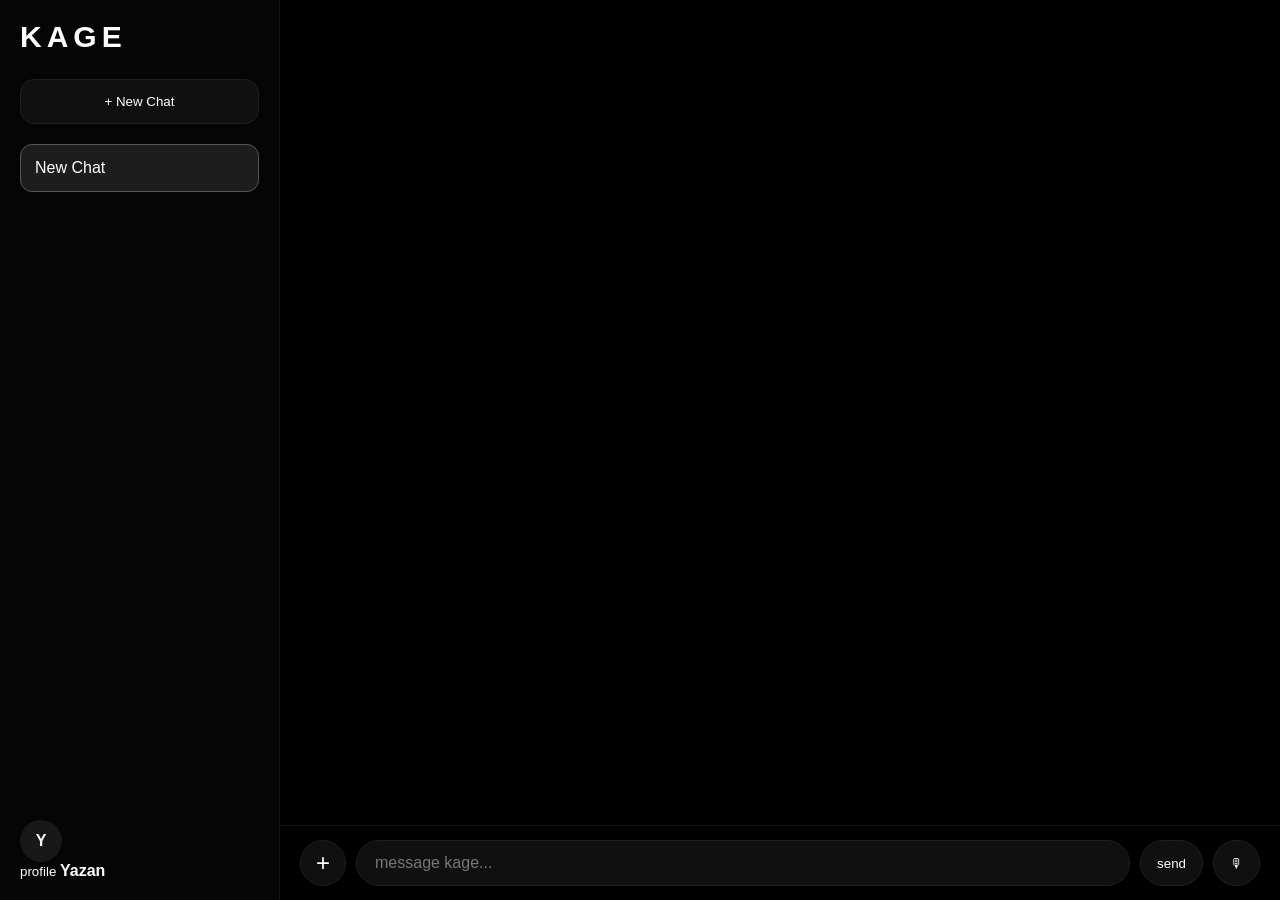
==== index.html @ c95b001a "Refactor HTML meta tags and structure Updated viewport scale and added description meta tag." ====
<!DOCTYPE html>
<html lang="en">
<head>
  <meta charset="UTF-8">

  <meta
    name="viewport"
    content="width=device-width, initial-scale=1.0, viewport-fit=cover"
  >

  <meta
    name="theme-color"
    content="#000000"
  >

  <meta
    name="description"
    content="KAGE — your AI system."
  >

  <title>KAGE</title>

  <link
    rel="manifest"
    href="./manifest.json"
  >

  <link
    rel="stylesheet"
    href="./style.css"
  >
</head>

<body>

  <!-- KAGE mounts its complete interface here. -->
  <div id="app"></div>

  <script
    type="module"
    src="./main.js"
  ></script>

</body>
</html>
---- style.css ----
* {
    margin: 0;
    padding: 0;
    box-sizing: border-box;
    font-family: -apple-system, BlinkMacSystemFont, "Segoe UI", sans-serif;
}

html,
body {
    width: 100%;
    height: 100%;
    margin: 0;
    padding: 0;
    background: #000;
    color: #fff;
    overflow: hidden;
}

body {
    min-height: 100vh;
}

#app {
    width: 100%;
    height: 100%;
}

.layout {
    display: flex;
    width: 100%;
    height: 100vh;
    min-height: 0;
    background: #000;
}

/* =========================
   SIDEBAR
========================= */

.sidebar {
    width: 280px;
    height: 100%;
    flex-shrink: 0;

    background: #050505;
    border-right: 1px solid #151515;

    display: flex;
    flex-direction: column;

    padding: 20px;

    overflow: hidden;
}

.logo {
    font-size: 30px;
    font-weight: 700;
    letter-spacing: 5px;
    margin-bottom: 25px;
}

#newChatButton {
    width: 100%;

    background: #101010;
    color: #fff;

    border: 1px solid #202020;
    border-radius: 14px;

    padding: 14px;

    cursor: pointer;

    margin-bottom: 20px;
}

#newChatButton:active {
    transform: scale(.98);
}

#chatList {
    flex: 1;
    min-height: 0;

    overflow-y: auto;
    overflow-x: hidden;
}

.thread {
    background: #090909;

    border: 1px solid #151515;

    padding: 14px;

    border-radius: 12px;

    margin-bottom: 10px;

    cursor: pointer;

    transition: .2s;
}

.thread:hover {
    background: #141414;
}

.thread.active {
    background: #1d1d1d;
    border-color: #555;
}

#profileCard {
    display: flex;
    align-items: center;

    gap: 12px;

    padding: 14px;

    border: 1px solid #151515;
    border-radius: 14px;

    margin-top: 20px;

    flex-shrink: 0;
}

.avatar {
    width: 42px;
    height: 42px;

    border-radius: 50%;

    background: #181818;

    display: flex;
    justify-content: center;
    align-items: center;

    font-weight: bold;
}

/* =========================
   CHAT AREA
========================= */

.chat {
    flex: 1;

    min-width: 0;
    min-height: 0;

    height: 100%;

    display: flex;
    flex-direction: column;

    background: #000;
}

/* =========================
   MESSAGES
========================= */

#messages {
    flex: 1;

    min-height: 0;

    width: 100%;

    padding: 30px;

    overflow-y: auto;
    overflow-x: hidden;

    display: flex;
    flex-direction: column;

    gap: 4px;
}

/* =========================
   MESSAGE BUBBLES
========================= */

.message {
    max-width: 75%;

    padding: 14px 18px;

    margin: 6px 0;

    border-radius: 18px;

    word-break: break-word;

    white-space: pre-wrap;

    border: 1px solid #151515;

    line-height: 1.45;
}

.message.user {
    margin-left: auto;

    background: #202020;

    border-bottom-right-radius: 6px;
}

.message.kage {
    margin-right: auto;

    background: #090909;

    border-bottom-left-radius: 6px;
}

/* =========================
   BOTTOM INPUT BAR
========================= */

.inputBar {
    width: 100%;

    flex-shrink: 0;

    display: flex;

    align-items: center;

    gap: 10px;

    padding: 14px 20px;

    background: #000;

    border-top: 1px solid #151515;
}

/* =========================
   PLUS BUTTON
========================= */

#upload {
    width: 46px;
    height: 46px;

    flex-shrink: 0;

    display: flex;
    align-items: center;
    justify-content: center;

    background: #101010;

    color: #fff;

    border: 1px solid #202020;

    border-radius: 50%;

    font-size: 24px;

    cursor: pointer;
}

#upload:active {
    transform: scale(.94);
}

/* =========================
   MESSAGE INPUT
========================= */

.inputBar input {
    flex: 1;

    min-width: 0;

    height: 46px;

    background: #101010;

    border: 1px solid #202020;

    border-radius: 23px;

    padding: 0 18px;

    color: #fff;

    outline: none;

    font-size: 16px;
}

.inputBar input::placeholder {
    color: #777;
}

.inputBar input:focus {
    border-color: #333;
}

/* =========================
   SEND + VOICE
========================= */

#talk,
#voice {
    height: 46px;

    flex-shrink: 0;

    background: #101010;

    border: 1px solid #202020;

    color: #fff;

    border-radius: 23px;

    padding: 0 16px;

    cursor: pointer;
}

#talk:active,
#voice:active {
    transform: scale(.95);
}

/* =========================
   MEDIA
========================= */

.generatedImage {
    max-width: 75%;

    border-radius: 16px;

    margin: 10px 0;
}

.generatedVideo {
    max-width: 75%;

    border-radius: 16px;

    margin: 10px 0;
}

/* =========================
   MOBILE / IPAD
========================= */

@media (max-width: 700px) {

    .sidebar {
        width: 220px;
        padding: 14px;
    }

    .logo {
        font-size: 24px;
        margin-bottom: 18px;
    }

    #messages {
        padding: 20px 14px;
    }

    .inputBar {
        padding: 10px 12px;

        gap: 7px;
    }

    #upload {
        width: 44px;
        height: 44px;
    }

    .inputBar input {
        height: 44px;

        font-size: 15px;

        padding: 0 14px;
    }

    #talk,
    #voice {
        height: 44px;

        padding: 0 12px;
    }

}

@media (max-width: 500px) {

    .sidebar {
        width: 190px;
    }

    #messages {
        padding: 16px 10px;
    }

    .message {
        max-width: 85%;
    }

    #voice {
        font-size: 0;
        width: 44px;
        padding: 0;
    }

    #voice::after {
        content: "🎙";
        font-size: 18px;
    }

}
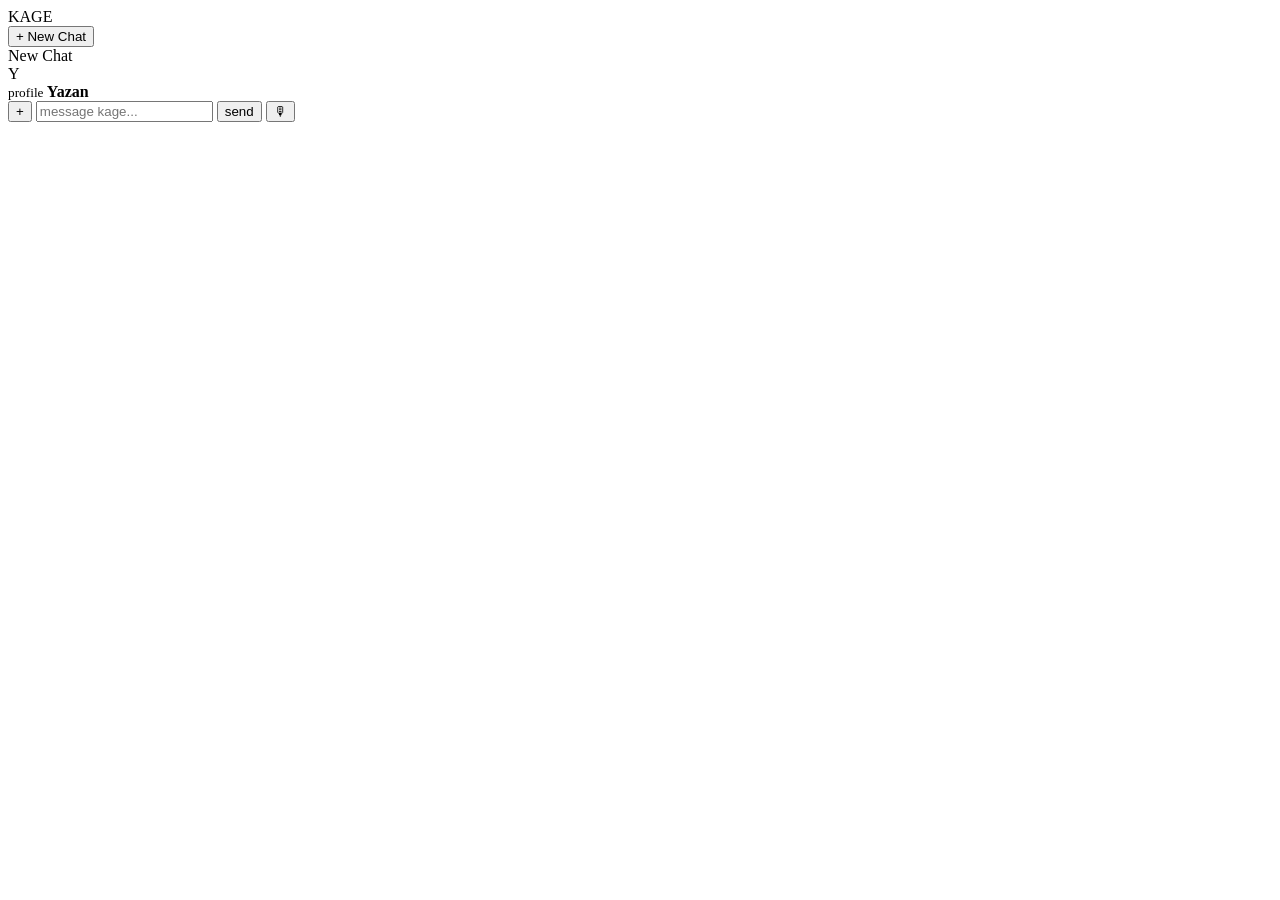
==== commit fb5b5e2f: "Fix HTML formatting and update meta tags" ====
--- a/index.html
+++ b/index.html
@@ -1,45 +1,40 @@
-<!DOCTYPE html>
+<!doctype html>
 <html lang="en">
 <head>
   <meta charset="UTF-8">
-
   <meta
     name="viewport"
-    content="width=device-width, initial-scale=1.0, viewport-fit=cover"
+    content="width=device-width, initial-scale=1, viewport-fit=cover"
   >
-
   <meta
     name="theme-color"
-    content="#000000"
+    content="#0b0b0f"
   >
-
   <meta
     name="description"
-    content="KAGE — your AI system."
+    content="KAGE AI"
   >
-
-  <title>KAGE</title>
-
   <link
     rel="manifest"
     href="./manifest.json"
   >
-
   <link
     rel="stylesheet"
     href="./style.css"
   >
+  <title>KAGE</title>
 </head>
-
 <body>
-
-  <!-- KAGE mounts its complete interface here. -->
   <div id="app"></div>
-
+  <!-- Existing KAGE application/runtime -->
   <script
     type="module"
     src="./main.js"
   ></script>
-
+  <!-- KAGE identity + install UI integration -->
+  <script
+    type="module"
+    src="./kage-ui.js"
+  ></script>
 </body>
 </html>
--- a/style.css
+++ b/style.css
@@ -1,433 +1,180 @@
-* {
-    margin: 0;
-    padding: 0;
-    box-sizing: border-box;
-    font-family: -apple-system, BlinkMacSystemFont, "Segoe UI", sans-serif;
+/* KAGE Identity + Install UI */
+.kage-identity-controls {
+  display: flex;
+  align-items: center;
+  gap: 8px;
+  margin-left: auto;
+  position: relative;
+  z-index: 1000;
 }
-
-html,
-body {
-    width: 100%;
-    height: 100%;
-    margin: 0;
-    padding: 0;
-    background: #000;
-    color: #fff;
-    overflow: hidden;
+.kage-install-button,
+.kage-profile-button {
+  appearance: none;
+  border: 0;
+  cursor: pointer;
+  font: inherit;
 }
-
-body {
-    min-height: 100vh;
+.kage-install-button {
+  width: 42px;
+  height: 42px;
+  display: inline-flex;
+  align-items: center;
+  justify-content: center;
+  border-radius: 10px;
+  background: transparent;
+  color: inherit;
 }
-
-#app {
-    width: 100%;
-    height: 100%;
+.kage-install-button:hover {
+  background: rgba(255, 255, 255, 0.08);
 }
-
-.layout {
-    display: flex;
-    width: 100%;
-    height: 100vh;
-    min-height: 0;
-    background: #000;
+.kage-install-button svg {
+  width: 21px;
+  height: 21px;
 }
-
-/* =========================
-   SIDEBAR
-========================= */
-
-.sidebar {
-    width: 280px;
-    height: 100%;
-    flex-shrink: 0;
-
-    background: #050505;
-    border-right: 1px solid #151515;
-
-    display: flex;
-    flex-direction: column;
-
-    padding: 20px;
-
-    overflow: hidden;
+.kage-profile-button {
+  min-height: 42px;
+  display: inline-flex;
+  align-items: center;
+  gap: 8px;
+  padding: 5px 10px 5px 6px;
+  border-radius: 12px;
+  background: transparent;
+  color: inherit;
 }
-
-.logo {
-    font-size: 30px;
-    font-weight: 700;
-    letter-spacing: 5px;
-    margin-bottom: 25px;
+.kage-profile-button:hover {
+  background: rgba(255, 255, 255, 0.08);
 }
-
-#newChatButton {
-    width: 100%;
-
-    background: #101010;
-    color: #fff;
-
-    border: 1px solid #202020;
-    border-radius: 14px;
-
-    padding: 14px;
-
-    cursor: pointer;
-
-    margin-bottom: 20px;
+.kage-profile-button-avatar {
+  width: 30px;
+  height: 30px;
+  flex: 0 0 30px;
+  display: inline-flex;
+  align-items: center;
+  justify-content: center;
+  border-radius: 50%;
+  background-size: cover;
+  background-position: center;
+  background-repeat: no-repeat;
+  background-color: rgba(255, 255, 255, 0.1);
+  overflow: hidden;
 }
-
-#newChatButton:active {
-    transform: scale(.98);
+.kage-profile-button-label {
+  max-width: 120px;
+  overflow: hidden;
+  text-overflow: ellipsis;
+  white-space: nowrap;
 }
-
-#chatList {
-    flex: 1;
-    min-height: 0;
-
-    overflow-y: auto;
-    overflow-x: hidden;
+.kage-profile-menu,
+.kage-install-menu {
+  position: fixed;
+  width: min(340px, calc(100vw - 24px));
+  max-height: calc(100vh - 24px);
+  overflow-y: auto;
+  padding: 18px;
+  border-radius: 16px;
+  background: rgba(20, 20, 24, 0.98);
+  color: #fff;
+  border: 1px solid rgba(255, 255, 255, 0.12);
+  box-shadow: 0 18px 60px rgba(0, 0, 0, 0.45);
+  z-index: 10000;
+  box-sizing: border-box;
 }
-
-.thread {
-    background: #090909;
-
-    border: 1px solid #151515;
-
-    padding: 14px;
-
-    border-radius: 12px;
-
-    margin-bottom: 10px;
-
-    cursor: pointer;
-
-    transition: .2s;
+.kage-profile-title,
+.kage-install-title {
+  font-size: 18px;
+  font-weight: 700;
+  margin-bottom: 16px;
 }
-
-.thread:hover {
-    background: #141414;
+.kage-profile-avatar-section {
+  display: flex;
+  flex-direction: column;
+  align-items: center;
+  gap: 9px;
+  margin-bottom: 18px;
 }
-
-.thread.active {
-    background: #1d1d1d;
-    border-color: #555;
+.kage-profile-avatar-preview {
+  width: 82px;
+  height: 82px;
+  display: flex;
+  align-items: center;
+  justify-content: center;
+  border-radius: 50%;
+  background-color: rgba(255, 255, 255, 0.1);
+  background-size: cover;
+  background-position: center;
+  background-repeat: no-repeat;
+  font-size: 32px;
+  overflow: hidden;
 }
-
-#profileCard {
-    display: flex;
-    align-items: center;
-
-    gap: 12px;
-
-    padding: 14px;
-
-    border: 1px solid #151515;
-    border-radius: 14px;
-
-    margin-top: 20px;
-
-    flex-shrink: 0;
+.kage-profile-label {
+  display: flex;
+  flex-direction: column;
+  gap: 7px;
+  margin-bottom: 14px;
+  font-size: 13px;
+  font-weight: 600;
 }
-
-.avatar {
-    width: 42px;
-    height: 42px;
-
-    border-radius: 50%;
-
-    background: #181818;
-
-    display: flex;
-    justify-content: center;
-    align-items: center;
-
-    font-weight: bold;
+.kage-profile-label input {
+  width: 100%;
+  box-sizing: border-box;
+  padding: 11px 12px;
+  border-radius: 10px;
+  border: 1px solid rgba(255, 255, 255, 0.14);
+  background: rgba(255, 255, 255, 0.06);
+  color: #fff;
+  outline: none;
 }
-
-/* =========================
-   CHAT AREA
-========================= */
-
-.chat {
-    flex: 1;
-
-    min-width: 0;
-    min-height: 0;
-
-    height: 100%;
-
-    display: flex;
-    flex-direction: column;
-
-    background: #000;
+.kage-profile-label input:focus {
+  border-color: rgba(255, 255, 255, 0.35);
 }
-
-/* =========================
-   MESSAGES
-========================= */
-
-#messages {
-    flex: 1;
-
-    min-height: 0;
-
-    width: 100%;
-
-    padding: 30px;
-
-    overflow-y: auto;
-    overflow-x: hidden;
-
-    display: flex;
-    flex-direction: column;
-
+.kage-profile-secondary-button,
+.kage-profile-save-button,
+.kage-profile-close-button,
+.kage-install-primary-button,
+.kage-install-close-button {
+  width: 100%;
+  border: 0;
+  border-radius: 10px;
+  padding: 11px 12px;
+  cursor: pointer;
+  font: inherit;
+  margin-top: 8px;
+}
+.kage-profile-secondary-button,
+.kage-profile-close-button,
+.kage-install-close-button {
+  background: rgba(255, 255, 255, 0.08);
+  color: #fff;
+}
+.kage-profile-save-button,
+.kage-install-primary-button {
+  background: #fff;
+  color: #111;
+  font-weight: 700;
+}
+.kage-install-instructions,
+.kage-install-help,
+.kage-install-status {
+  line-height: 1.5;
+  font-size: 14px;
+}
+.kage-install-status {
+  padding: 12px;
+  border-radius: 10px;
+  background: rgba(255, 255, 255, 0.08);
+}
+.kage-install-help {
+  margin-top: 12px;
+  opacity: 0.72;
+}
+@media (max-width: 600px) {
+  .kage-profile-button-label {
+    display: none;
+  }
+  .kage-profile-button {
+    padding-right: 6px;
+  }
+  .kage-identity-controls {
     gap: 4px;
+  }
 }
-
-/* =========================
-   MESSAGE BUBBLES
-========================= */
-
-.message {
-    max-width: 75%;
-
-    padding: 14px 18px;
-
-    margin: 6px 0;
-
-    border-radius: 18px;
-
-    word-break: break-word;
-
-    white-space: pre-wrap;
-
-    border: 1px solid #151515;
-
-    line-height: 1.45;
-}
-
-.message.user {
-    margin-left: auto;
-
-    background: #202020;
-
-    border-bottom-right-radius: 6px;
-}
-
-.message.kage {
-    margin-right: auto;
-
-    background: #090909;
-
-    border-bottom-left-radius: 6px;
-}
-
-/* =========================
-   BOTTOM INPUT BAR
-========================= */
-
-.inputBar {
-    width: 100%;
-
-    flex-shrink: 0;
-
-    display: flex;
-
-    align-items: center;
-
-    gap: 10px;
-
-    padding: 14px 20px;
-
-    background: #000;
-
-    border-top: 1px solid #151515;
-}
-
-/* =========================
-   PLUS BUTTON
-========================= */
-
-#upload {
-    width: 46px;
-    height: 46px;
-
-    flex-shrink: 0;
-
-    display: flex;
-    align-items: center;
-    justify-content: center;
-
-    background: #101010;
-
-    color: #fff;
-
-    border: 1px solid #202020;
-
-    border-radius: 50%;
-
-    font-size: 24px;
-
-    cursor: pointer;
-}
-
-#upload:active {
-    transform: scale(.94);
-}
-
-/* =========================
-   MESSAGE INPUT
-========================= */
-
-.inputBar input {
-    flex: 1;
-
-    min-width: 0;
-
-    height: 46px;
-
-    background: #101010;
-
-    border: 1px solid #202020;
-
-    border-radius: 23px;
-
-    padding: 0 18px;
-
-    color: #fff;
-
-    outline: none;
-
-    font-size: 16px;
-}
-
-.inputBar input::placeholder {
-    color: #777;
-}
-
-.inputBar input:focus {
-    border-color: #333;
-}
-
-/* =========================
-   SEND + VOICE
-========================= */
-
-#talk,
-#voice {
-    height: 46px;
-
-    flex-shrink: 0;
-
-    background: #101010;
-
-    border: 1px solid #202020;
-
-    color: #fff;
-
-    border-radius: 23px;
-
-    padding: 0 16px;
-
-    cursor: pointer;
-}
-
-#talk:active,
-#voice:active {
-    transform: scale(.95);
-}
-
-/* =========================
-   MEDIA
-========================= */
-
-.generatedImage {
-    max-width: 75%;
-
-    border-radius: 16px;
-
-    margin: 10px 0;
-}
-
-.generatedVideo {
-    max-width: 75%;
-
-    border-radius: 16px;
-
-    margin: 10px 0;
-}
-
-/* =========================
-   MOBILE / IPAD
-========================= */
-
-@media (max-width: 700px) {
-
-    .sidebar {
-        width: 220px;
-        padding: 14px;
-    }
-
-    .logo {
-        font-size: 24px;
-        margin-bottom: 18px;
-    }
-
-    #messages {
-        padding: 20px 14px;
-    }
-
-    .inputBar {
-        padding: 10px 12px;
-
-        gap: 7px;
-    }
-
-    #upload {
-        width: 44px;
-        height: 44px;
-    }
-
-    .inputBar input {
-        height: 44px;
-
-        font-size: 15px;
-
-        padding: 0 14px;
-    }
-
-    #talk,
-    #voice {
-        height: 44px;
-
-        padding: 0 12px;
-    }
-
-}
-
-@media (max-width: 500px) {
-
-    .sidebar {
-        width: 190px;
-    }
-
-    #messages {
-        padding: 16px 10px;
-    }
-
-    .message {
-        max-width: 85%;
-    }
-
-    #voice {
-        font-size: 0;
-        width: 44px;
-        padding: 0;
-    }
-
-    #voice::after {
-        content: "🎙";
-        font-size: 18px;
-    }
-
-}
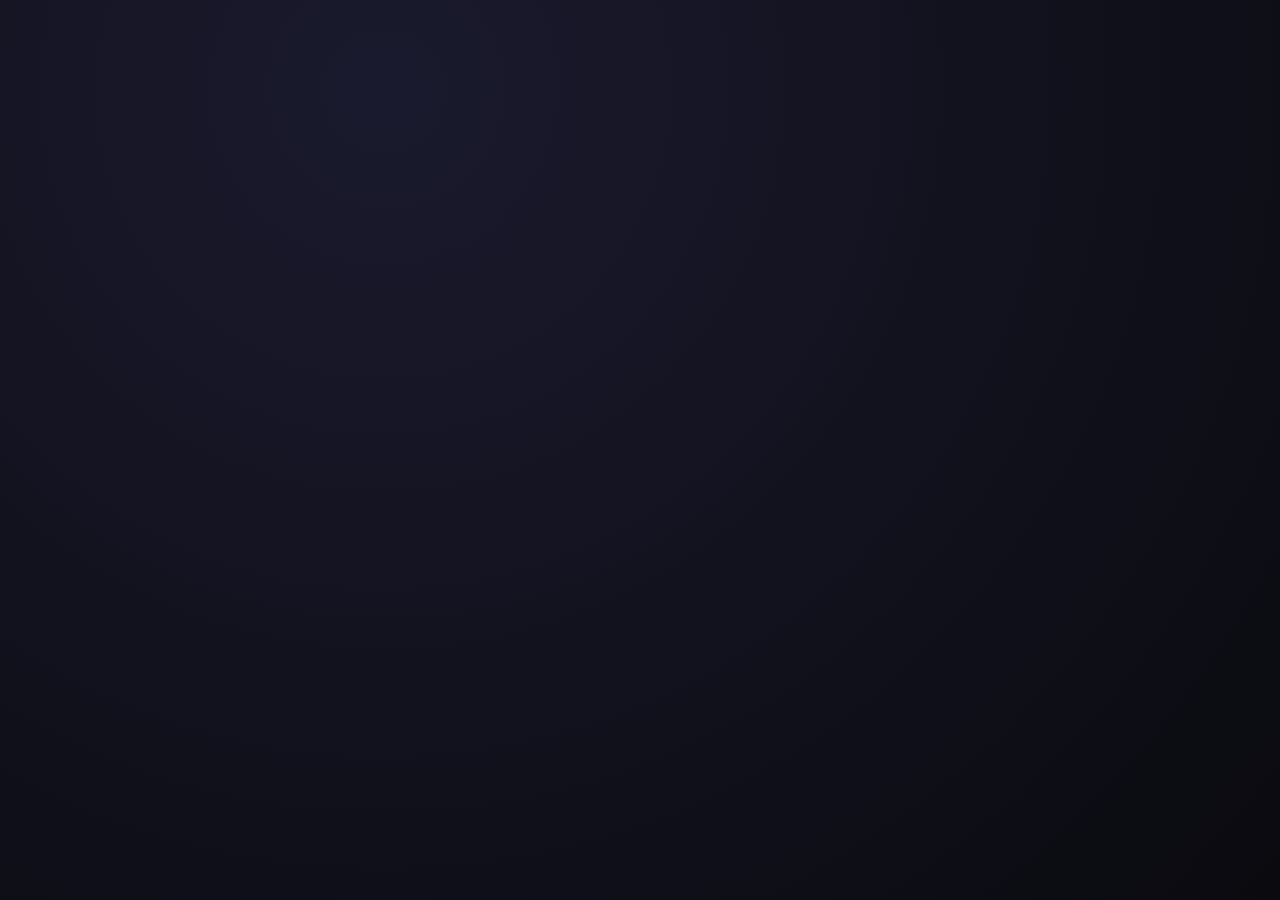
==== commit 8281eaf0: "Refactor index.html for KAGE AI Updated HTML structure and added styles for KAGE AI application." ====
--- a/index.html
+++ b/index.html
@@ -1,40 +1,234 @@
-<!doctype html>
+<!DOCTYPE html>
 <html lang="en">
 <head>
   <meta charset="UTF-8">
-  <meta
-    name="viewport"
-    content="width=device-width, initial-scale=1, viewport-fit=cover"
-  >
-  <meta
-    name="theme-color"
-    content="#0b0b0f"
-  >
-  <meta
-    name="description"
-    content="KAGE AI"
-  >
-  <link
-    rel="manifest"
-    href="./manifest.json"
-  >
-  <link
-    rel="stylesheet"
-    href="./style.css"
-  >
-  <title>KAGE</title>
-</head>
-<body>
-  <div id="app"></div>
-  <!-- Existing KAGE application/runtime -->
-  <script
-    type="module"
-    src="./main.js"
-  ></script>
-  <!-- KAGE identity + install UI integration -->
-  <script
-    type="module"
-    src="./kage-ui.js"
-  ></script>
-</body>
-</html>
+  <meta name="viewport" content="width=device-width, initial-scale=1.0, viewport-fit=cover">
+  <title>KAGE AI</title>
+  <style>
+    /* ----- KAGE Dark Glassmorphism Base ----- */
+    * {
+      margin: 0;
+      padding: 0;
+      box-sizing: border-box;
+    }
+
+    body {
+      font-family: 'Inter', system-ui, -apple-system, BlinkMacSystemFont, 'Segoe UI', Roboto, sans-serif;
+      background: radial-gradient(circle at 30% 10%, #1a1a2e, #0a0a0f);
+      color: #e0e0e0;
+      height: 100vh;
+      height: 100dvh; /* dynamic viewport for mobile */
+      display: flex;
+      justify-content: center;
+      align-items: center;
+      overflow: hidden;
+    }
+
+    /* Main app container – glass card */
+    .app-container {
+      width: 100%;
+      height: 100%;
+      max-width: 1400px;
+      display: flex;
+      background: rgba(10, 10, 20, 0.45);
+      backdrop-filter: blur(24px) saturate(180%);
+      -webkit-backdrop-filter: blur(24px) saturate(180%);
+      border: 1px solid rgba(255, 255, 255, 0.08);
+      box-shadow: 0 25px 60px rgba(0, 0, 0, 0.6), inset 0 0 0 1px rgba(255, 255, 255, 0.05);
+      border-radius: 0; /* full screen on mobile, slight rounding on desktop handled by media query */
+      overflow: hidden;
+    }
+
+    /* ----- Sidebar (glass panel) ----- */
+    .sidebar {
+      width: 280px;
+      background: rgba(0, 0, 0, 0.35);
+      backdrop-filter: blur(20px);
+      -webkit-backdrop-filter: blur(20px);
+      border-right: 1px solid rgba(255, 255, 255, 0.06);
+      display: flex;
+      flex-direction: column;
+      padding: 1.5rem 1rem;
+      flex-shrink: 0;
+      transition: transform 0.3s ease;
+      z-index: 10;
+    }
+
+    .sidebar-header {
+      display: flex;
+      align-items: center;
+      gap: 0.75rem;
+      margin-bottom: 2rem;
+      padding: 0 0.5rem;
+    }
+
+    .logo-icon {
+      width: 36px;
+      height: 36px;
+      background: linear-gradient(135deg, #6c5ce7, #a363d5);
+      border-radius: 12px;
+      display: flex;
+      align-items: center;
+      justify-content: center;
+      font-weight: 700;
+      font-size: 1.2rem;
+      color: white;
+      box-shadow: 0 8px 20px rgba(108, 92, 231, 0.3);
+    }
+
+    .logo-text {
+      font-weight: 600;
+      font-size: 1.4rem;
+      letter-spacing: 0.5px;
+      background: linear-gradient(to right, #e0e0ff, #b0a0ff);
+      -webkit-background-clip: text;
+      -webkit-text-fill-color: transparent;
+      background-clip: text;
+    }
+
+    .nav-section {
+      flex: 1;
+      display: flex;
+      flex-direction: column;
+      gap: 0.5rem;
+    }
+
+    .nav-item {
+      display: flex;
+      align-items: center;
+      gap: 0.8rem;
+      padding: 0.8rem 1rem;
+      border-radius: 14px;
+      color: #b0b0c0;
+      font-weight: 500;
+      transition: all 0.2s;
+      cursor: pointer;
+      background: transparent;
+      border: none;
+      width: 100%;
+      text-align: left;
+      font-size: 0.95rem;
+    }
+
+    .nav-item i, .nav-item span {
+      pointer-events: none;
+    }
+
+    .nav-item:hover {
+      background: rgba(255, 255, 255, 0.05);
+      color: #e0e0ff;
+    }
+
+    .nav-item.active {
+      background: rgba(108, 92, 231, 0.15);
+      color: #c0b0ff;
+      box-shadow: inset 0 0 0 1px rgba(108, 92, 231, 0.3);
+    }
+
+    .sidebar-footer {
+      margin-top: auto;
+      display: flex;
+      flex-direction: column;
+      gap: 0.8rem;
+    }
+
+    /* ----- Main Chat Area ----- */
+    .main-area {
+      flex: 1;
+      display: flex;
+      flex-direction: column;
+      background: transparent;
+      min-width: 0;
+    }
+
+    /* Header */
+    .chat-header {
+      padding: 1rem 1.5rem;
+      border-bottom: 1px solid rgba(255, 255, 255, 0.06);
+      display: flex;
+      align-items: center;
+      justify-content: space-between;
+      background: rgba(0, 0, 0, 0.2);
+      backdrop-filter: blur(12px);
+      -webkit-backdrop-filter: blur(12px);
+    }
+
+    .header-title {
+      font-weight: 600;
+      font-size: 1.1rem;
+      color: #d0d0e0;
+    }
+
+    .header-actions {
+      display: flex;
+      align-items: center;
+      gap: 0.5rem;
+    }
+
+    /* Icon buttons (glass) */
+    .icon-btn {
+      background: rgba(255, 255, 255, 0.05);
+      border: 1px solid rgba(255, 255, 255, 0.08);
+      color: #c0c0d0;
+      width: 40px;
+      height: 40px;
+      border-radius: 12px;
+      display: flex;
+      align-items: center;
+      justify-content: center;
+      cursor: pointer;
+      transition: all 0.2s;
+      backdrop-filter: blur(8px);
+      -webkit-backdrop-filter: blur(8px);
+      font-size: 1.2rem;
+    }
+
+    .icon-btn:hover {
+      background: rgba(255, 255, 255, 0.12);
+      color: white;
+      border-color: rgba(255, 255, 255, 0.2);
+    }
+
+    /* Messages container */
+    .messages-container {
+      flex: 1;
+      overflow-y: auto;
+      padding: 1.5rem;
+      display: flex;
+      flex-direction: column;
+      gap: 1.2rem;
+      scroll-behavior: smooth;
+    }
+
+    /* Message bubbles */
+    .message {
+      display: flex;
+      gap: 0.8rem;
+      max-width: 85%;
+      animation: fadeIn 0.2s ease;
+    }
+
+    .message.user {
+      align-self: flex-end;
+      flex-direction: row-reverse;
+    }
+
+    .avatar {
+      width: 34px;
+      height: 34px;
+      border-radius: 10px;
+      background: rgba(255, 255, 255, 0.08);
+      display: flex;
+      align-items: center;
+      justify-content: center;
+      font-size: 0.9rem;
+      flex-shrink: 0;
+    }
+
+    .bubble {
+      background: rgba(20, 20, 35, 0.6);
+      backdrop-filter: blur(16px);
+      -webkit-backdrop-filter: blur(16px);
+      border: 1px solid rgba(255, 255, 255, 0.07);
+      padding: 0.9rem 1.2rem;
+      border-radius:
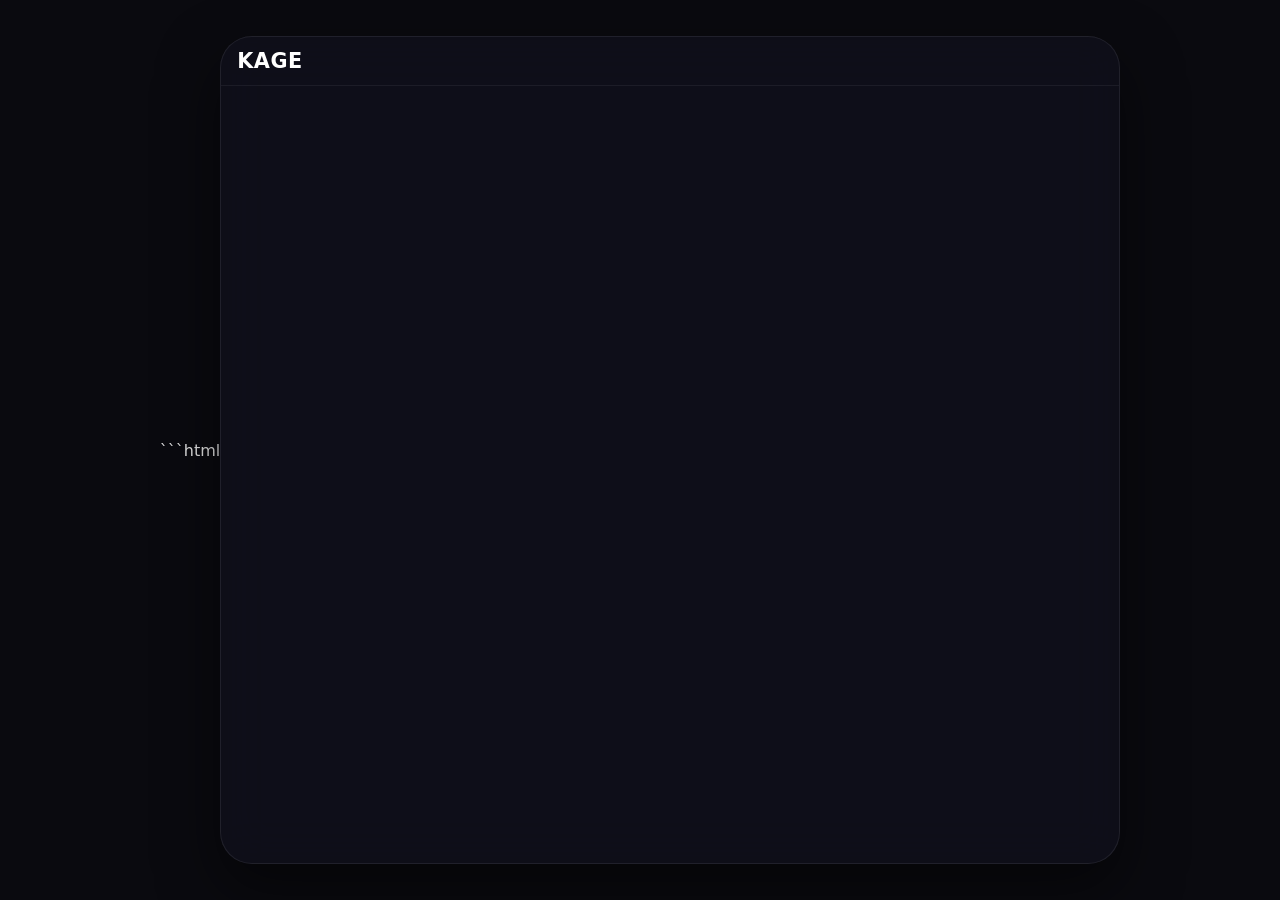
==== commit 49963111: "Refactor index.html for layout and style enhancements Updated HTML structure and styling for improve" ====
--- a/index.html
+++ b/index.html
@@ -1,234 +1,203 @@
+```html
 <!DOCTYPE html>
 <html lang="en">
 <head>
-  <meta charset="UTF-8">
-  <meta name="viewport" content="width=device-width, initial-scale=1.0, viewport-fit=cover">
-  <title>KAGE AI</title>
+  <meta charset="UTF-8" />
+  <meta name="viewport" content="width=device-width, initial-scale=1.0, viewport-fit=cover" />
+  <meta name="theme-color" content="#0a0a0f" />
+  <link rel="manifest" href="manifest.json" />
+  <title>KAGE</title>
   <style>
-    /* ----- KAGE Dark Glassmorphism Base ----- */
-    * {
-      margin: 0;
-      padding: 0;
-      box-sizing: border-box;
-    }
-
+    /* ---------- KAGE dark glass UI ---------- */
+    * { margin: 0; padding: 0; box-sizing: border-box; }
     body {
-      font-family: 'Inter', system-ui, -apple-system, BlinkMacSystemFont, 'Segoe UI', Roboto, sans-serif;
-      background: radial-gradient(circle at 30% 10%, #1a1a2e, #0a0a0f);
+      font-family: 'Inter', system-ui, -apple-system, sans-serif;
+      background: #0a0a0f;
       color: #e0e0e0;
-      height: 100vh;
-      height: 100dvh; /* dynamic viewport for mobile */
+      height: 100dvh;
       display: flex;
       justify-content: center;
       align-items: center;
       overflow: hidden;
     }
-
-    /* Main app container – glass card */
-    .app-container {
+    .app-shell {
       width: 100%;
       height: 100%;
-      max-width: 1400px;
-      display: flex;
-      background: rgba(10, 10, 20, 0.45);
+      max-width: 900px;
+      display: flex;
+      flex-direction: column;
+      background: rgba(18, 18, 30, 0.65);
       backdrop-filter: blur(24px) saturate(180%);
       -webkit-backdrop-filter: blur(24px) saturate(180%);
       border: 1px solid rgba(255, 255, 255, 0.08);
-      box-shadow: 0 25px 60px rgba(0, 0, 0, 0.6), inset 0 0 0 1px rgba(255, 255, 255, 0.05);
-      border-radius: 0; /* full screen on mobile, slight rounding on desktop handled by media query */
+      box-shadow: 0 25px 60px rgba(0,0,0,0.5);
+    }
+    @media (min-width: 768px) {
+      .app-shell { border-radius: 32px; height: 92%; }
+    }
+
+    /* header */
+    .top-bar {
+      display: flex;
+      align-items: center;
+      justify-content: space-between;
+      padding: 12px 16px;
+      border-bottom: 1px solid rgba(255,255,255,0.06);
+    }
+    .logo { font-weight: 600; font-size: 1.3rem; letter-spacing: 0.5px; color: #fff; }
+    .header-actions {
+      display: flex;
+      align-items: center;
+      gap: 10px;
+    }
+
+    /* glass icon buttons */
+    .icon-btn {
+      background: rgba(255,255,255,0.07);
+      border: 1px solid rgba(255,255,255,0.1);
+      border-radius: 50%;
+      width: 40px;
+      height: 40px;
+      display: flex;
+      align-items: center;
+      justify-content: center;
+      cursor: pointer;
+      backdrop-filter: blur(10px);
+      -webkit-backdrop-filter: blur(10px);
+      transition: background 0.2s, border-color 0.2s;
+      color: #ccc;
+    }
+    .icon-btn:hover { background: rgba(255,255,255,0.14); border-color: rgba(255,255,255,0.25); color: #fff; }
+    .icon-btn svg { width: 20px; height: 20px; fill: none; stroke: currentColor; stroke-width: 2; stroke-linecap: round; stroke-linejoin: round; }
+
+    /* profile button (text + avatar) */
+    .profile-btn {
+      background: rgba(255,255,255,0.07);
+      border: 1px solid rgba(255,255,255,0.1);
+      border-radius: 40px;
+      padding: 6px 14px 6px 6px;
+      display: flex;
+      align-items: center;
+      gap: 8px;
+      cursor: pointer;
+      backdrop-filter: blur(10px);
+      -webkit-backdrop-filter: blur(10px);
+      transition: background 0.2s;
+      color: #ddd;
+      font-size: 0.9rem;
+    }
+    .profile-btn:hover { background: rgba(255,255,255,0.14); }
+    .avatar-circle {
+      width: 28px;
+      height: 28px;
+      border-radius: 50%;
+      background: linear-gradient(135deg, #6b5ce7, #3b82f6);
+      display: flex;
+      align-items: center;
+      justify-content: center;
+      font-weight: 600;
+      font-size: 0.8rem;
+      color: white;
+    }
+
+    /* sidebar + chat layout */
+    .main-layout {
+      display: flex;
+      flex: 1;
       overflow: hidden;
     }
-
-    /* ----- Sidebar (glass panel) ----- */
     .sidebar {
-      width: 280px;
-      background: rgba(0, 0, 0, 0.35);
-      backdrop-filter: blur(20px);
-      -webkit-backdrop-filter: blur(20px);
-      border-right: 1px solid rgba(255, 255, 255, 0.06);
-      display: flex;
-      flex-direction: column;
-      padding: 1.5rem 1rem;
-      flex-shrink: 0;
-      transition: transform 0.3s ease;
-      z-index: 10;
-    }
-
-    .sidebar-header {
-      display: flex;
-      align-items: center;
-      gap: 0.75rem;
-      margin-bottom: 2rem;
-      padding: 0 0.5rem;
-    }
-
-    .logo-icon {
-      width: 36px;
-      height: 36px;
-      background: linear-gradient(135deg, #6c5ce7, #a363d5);
-      border-radius: 12px;
-      display: flex;
-      align-items: center;
-      justify-content: center;
-      font-weight: 700;
-      font-size: 1.2rem;
-      color: white;
-      box-shadow: 0 8px 20px rgba(108, 92, 231, 0.3);
-    }
-
-    .logo-text {
-      font-weight: 600;
-      font-size: 1.4rem;
-      letter-spacing: 0.5px;
-      background: linear-gradient(to right, #e0e0ff, #b0a0ff);
-      -webkit-background-clip: text;
-      -webkit-text-fill-color: transparent;
-      background-clip: text;
-    }
-
-    .nav-section {
-      flex: 1;
-      display: flex;
-      flex-direction: column;
-      gap: 0.5rem;
-    }
-
-    .nav-item {
-      display: flex;
-      align-items: center;
-      gap: 0.8rem;
-      padding: 0.8rem 1rem;
-      border-radius: 14px;
-      color: #b0b0c0;
-      font-weight: 500;
-      transition: all 0.2s;
-      cursor: pointer;
+      width: 260px;
+      border-right: 1px solid rgba(255,255,255,0.06);
+      display: flex;
+      flex-direction: column;
+      padding: 16px;
+      background: rgba(0,0,0,0.2);
+      overflow-y: auto;
+    }
+    @media (max-width: 640px) {
+      .sidebar { display: none; }
+    }
+    .chat-area {
+      flex: 1;
+      display: flex;
+      flex-direction: column;
       background: transparent;
-      border: none;
-      width: 100%;
-      text-align: left;
-      font-size: 0.95rem;
-    }
-
-    .nav-item i, .nav-item span {
-      pointer-events: none;
-    }
-
-    .nav-item:hover {
-      background: rgba(255, 255, 255, 0.05);
-      color: #e0e0ff;
-    }
-
-    .nav-item.active {
-      background: rgba(108, 92, 231, 0.15);
-      color: #c0b0ff;
-      box-shadow: inset 0 0 0 1px rgba(108, 92, 231, 0.3);
-    }
-
-    .sidebar-footer {
-      margin-top: auto;
-      display: flex;
-      flex-direction: column;
-      gap: 0.8rem;
-    }
-
-    /* ----- Main Chat Area ----- */
-    .main-area {
-      flex: 1;
-      display: flex;
-      flex-direction: column;
-      background: transparent;
-      min-width: 0;
-    }
-
-    /* Header */
-    .chat-header {
-      padding: 1rem 1.5rem;
-      border-bottom: 1px solid rgba(255, 255, 255, 0.06);
-      display: flex;
-      align-items: center;
-      justify-content: space-between;
-      background: rgba(0, 0, 0, 0.2);
+    }
+    .messages {
+      flex: 1;
+      overflow-y: auto;
+      padding: 20px;
+      display: flex;
+      flex-direction: column;
+      gap: 16px;
+    }
+    .message {
+      max-width: 80%;
+      padding: 12px 16px;
+      border-radius: 20px;
+      background: rgba(255,255,255,0.06);
+      backdrop-filter: blur(8px);
+      -webkit-backdrop-filter: blur(8px);
+      border: 1px solid rgba(255,255,255,0.05);
+      line-height: 1.5;
+    }
+    .message.user {
+      align-self: flex-end;
+      background: rgba(59,130,246,0.2);
+      border-color: rgba(59,130,246,0.3);
+    }
+
+    /* input bar */
+    .input-bar {
+      display: flex;
+      align-items: center;
+      gap: 8px;
+      padding: 12px 16px;
+      border-top: 1px solid rgba(255,255,255,0.06);
+      background: rgba(0,0,0,0.25);
       backdrop-filter: blur(12px);
       -webkit-backdrop-filter: blur(12px);
     }
-
-    .header-title {
-      font-weight: 600;
-      font-size: 1.1rem;
-      color: #d0d0e0;
-    }
-
-    .header-actions {
-      display: flex;
-      align-items: center;
-      gap: 0.5rem;
-    }
-
-    /* Icon buttons (glass) */
-    .icon-btn {
-      background: rgba(255, 255, 255, 0.05);
-      border: 1px solid rgba(255, 255, 255, 0.08);
-      color: #c0c0d0;
-      width: 40px;
-      height: 40px;
-      border-radius: 12px;
-      display: flex;
-      align-items: center;
-      justify-content: center;
-      cursor: pointer;
-      transition: all 0.2s;
+    .input-bar input {
+      flex: 1;
+      background: rgba(255,255,255,0.07);
+      border: 1px solid rgba(255,255,255,0.1);
+      border-radius: 28px;
+      padding: 12px 18px;
+      color: #fff;
+      font-size: 1rem;
+      outline: none;
       backdrop-filter: blur(8px);
       -webkit-backdrop-filter: blur(8px);
-      font-size: 1.2rem;
-    }
-
-    .icon-btn:hover {
-      background: rgba(255, 255, 255, 0.12);
-      color: white;
-      border-color: rgba(255, 255, 255, 0.2);
-    }
-
-    /* Messages container */
-    .messages-container {
-      flex: 1;
-      overflow-y: auto;
-      padding: 1.5rem;
-      display: flex;
-      flex-direction: column;
-      gap: 1.2rem;
-      scroll-behavior: smooth;
-    }
-
-    /* Message bubbles */
-    .message {
-      display: flex;
-      gap: 0.8rem;
-      max-width: 85%;
-      animation: fadeIn 0.2s ease;
-    }
-
-    .message.user {
-      align-self: flex-end;
-      flex-direction: row-reverse;
-    }
-
-    .avatar {
-      width: 34px;
-      height: 34px;
-      border-radius: 10px;
-      background: rgba(255, 255, 255, 0.08);
-      display: flex;
-      align-items: center;
-      justify-content: center;
-      font-size: 0.9rem;
-      flex-shrink: 0;
-    }
-
-    .bubble {
-      background: rgba(20, 20, 35, 0.6);
-      backdrop-filter: blur(16px);
-      -webkit-backdrop-filter: blur(16px);
-      border: 1px solid rgba(255, 255, 255, 0.07);
-      padding: 0.9rem 1.2rem;
-      border-radius:
+    }
+    .input-bar input::placeholder { color: #888; }
+    .action-btn {
+      background: rgba(255,255,255,0.08);
+      border: 1px solid rgba(255,255,255,0.12);
+      border-radius: 50%;
+      width: 44px;
+      height: 44px;
+      display: flex;
+      align-items: center;
+      justify-content: center;
+      cursor: pointer;
+      color: #ccc;
+      transition: 0.2s;
+    }
+    .action-btn:hover { background: rgba(255,255,255,0.18); color: #fff; }
+    .action-btn svg { width: 20px; height: 20px; }
+    #send-btn { background: #3b82f6; border-color: #3b82f6; color: white; }
+    #send-btn:hover { background: #2563eb; }
+
+    /* hidden file input */
+    #file-upload { display: none; }
+  </style>
+</head>
+<body>
+  <div class="app-shell">
+    <!-- Top bar with download/install icon and profile button -->
+    <header class="top-bar">
+      <span class="logo">KAGE</span>
+      <div class="header-actions">
+        <!-- Download / Install PWA button (connects to kage-inst
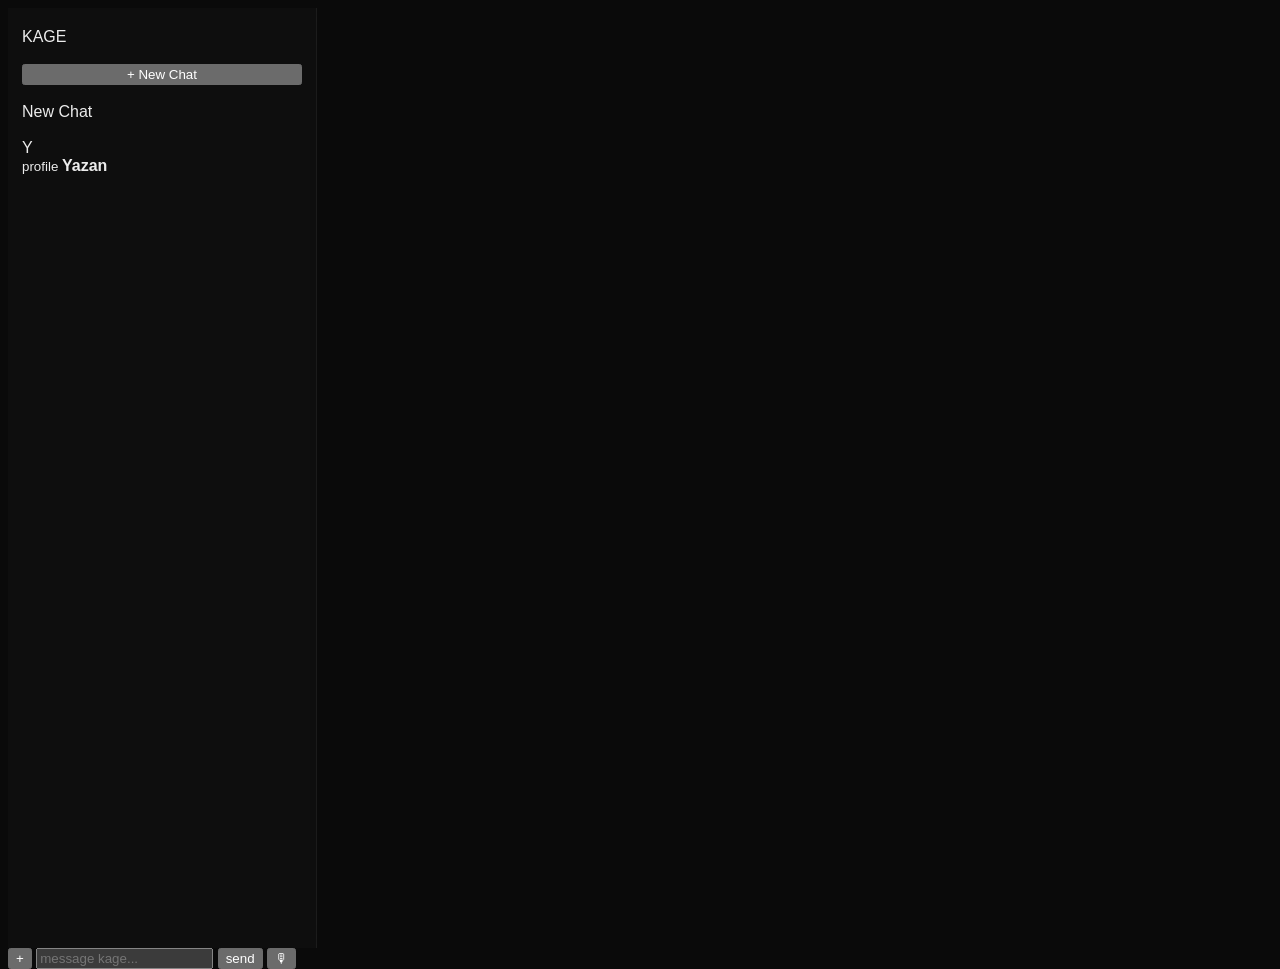
==== commit f7ed1bc8: "Refactor index.html for improved PWA support Updated HTML structure and added meta tags for PWA supp" ====
--- a/index.html
+++ b/index.html
@@ -1,203 +1,73 @@
-```html
 <!DOCTYPE html>
 <html lang="en">
 <head>
-  <meta charset="UTF-8" />
-  <meta name="viewport" content="width=device-width, initial-scale=1.0, viewport-fit=cover" />
-  <meta name="theme-color" content="#0a0a0f" />
-  <link rel="manifest" href="manifest.json" />
+  <meta charset="UTF-8">
+  <meta
+    name="viewport"
+    content="width=device-width, initial-scale=1, viewport-fit=cover"
+  >
+  <meta
+    name="theme-color"
+    content="#050505"
+  >
+  <meta
+    name="color-scheme"
+    content="dark"
+  >
+  <meta
+    name="mobile-web-app-capable"
+    content="yes"
+  >
+  <meta
+    name="apple-mobile-web-app-capable"
+    content="yes"
+  >
+  <meta
+    name="apple-mobile-web-app-status-bar-style"
+    content="black-translucent"
+  >
+  <meta
+    name="apple-mobile-web-app-title"
+    content="KAGE"
+  >
+  <meta
+    name="application-name"
+    content="KAGE"
+  >
+  <meta
+    name="description"
+    content="KAGE — your personal AI system."
+  >
   <title>KAGE</title>
-  <style>
-    /* ---------- KAGE dark glass UI ---------- */
-    * { margin: 0; padding: 0; box-sizing: border-box; }
-    body {
-      font-family: 'Inter', system-ui, -apple-system, sans-serif;
-      background: #0a0a0f;
-      color: #e0e0e0;
-      height: 100dvh;
-      display: flex;
-      justify-content: center;
-      align-items: center;
-      overflow: hidden;
-    }
-    .app-shell {
-      width: 100%;
-      height: 100%;
-      max-width: 900px;
-      display: flex;
-      flex-direction: column;
-      background: rgba(18, 18, 30, 0.65);
-      backdrop-filter: blur(24px) saturate(180%);
-      -webkit-backdrop-filter: blur(24px) saturate(180%);
-      border: 1px solid rgba(255, 255, 255, 0.08);
-      box-shadow: 0 25px 60px rgba(0,0,0,0.5);
-    }
-    @media (min-width: 768px) {
-      .app-shell { border-radius: 32px; height: 92%; }
-    }
-
-    /* header */
-    .top-bar {
-      display: flex;
-      align-items: center;
-      justify-content: space-between;
-      padding: 12px 16px;
-      border-bottom: 1px solid rgba(255,255,255,0.06);
-    }
-    .logo { font-weight: 600; font-size: 1.3rem; letter-spacing: 0.5px; color: #fff; }
-    .header-actions {
-      display: flex;
-      align-items: center;
-      gap: 10px;
-    }
-
-    /* glass icon buttons */
-    .icon-btn {
-      background: rgba(255,255,255,0.07);
-      border: 1px solid rgba(255,255,255,0.1);
-      border-radius: 50%;
-      width: 40px;
-      height: 40px;
-      display: flex;
-      align-items: center;
-      justify-content: center;
-      cursor: pointer;
-      backdrop-filter: blur(10px);
-      -webkit-backdrop-filter: blur(10px);
-      transition: background 0.2s, border-color 0.2s;
-      color: #ccc;
-    }
-    .icon-btn:hover { background: rgba(255,255,255,0.14); border-color: rgba(255,255,255,0.25); color: #fff; }
-    .icon-btn svg { width: 20px; height: 20px; fill: none; stroke: currentColor; stroke-width: 2; stroke-linecap: round; stroke-linejoin: round; }
-
-    /* profile button (text + avatar) */
-    .profile-btn {
-      background: rgba(255,255,255,0.07);
-      border: 1px solid rgba(255,255,255,0.1);
-      border-radius: 40px;
-      padding: 6px 14px 6px 6px;
-      display: flex;
-      align-items: center;
-      gap: 8px;
-      cursor: pointer;
-      backdrop-filter: blur(10px);
-      -webkit-backdrop-filter: blur(10px);
-      transition: background 0.2s;
-      color: #ddd;
-      font-size: 0.9rem;
-    }
-    .profile-btn:hover { background: rgba(255,255,255,0.14); }
-    .avatar-circle {
-      width: 28px;
-      height: 28px;
-      border-radius: 50%;
-      background: linear-gradient(135deg, #6b5ce7, #3b82f6);
-      display: flex;
-      align-items: center;
-      justify-content: center;
-      font-weight: 600;
-      font-size: 0.8rem;
-      color: white;
-    }
-
-    /* sidebar + chat layout */
-    .main-layout {
-      display: flex;
-      flex: 1;
-      overflow: hidden;
-    }
-    .sidebar {
-      width: 260px;
-      border-right: 1px solid rgba(255,255,255,0.06);
-      display: flex;
-      flex-direction: column;
-      padding: 16px;
-      background: rgba(0,0,0,0.2);
-      overflow-y: auto;
-    }
-    @media (max-width: 640px) {
-      .sidebar { display: none; }
-    }
-    .chat-area {
-      flex: 1;
-      display: flex;
-      flex-direction: column;
-      background: transparent;
-    }
-    .messages {
-      flex: 1;
-      overflow-y: auto;
-      padding: 20px;
-      display: flex;
-      flex-direction: column;
-      gap: 16px;
-    }
-    .message {
-      max-width: 80%;
-      padding: 12px 16px;
-      border-radius: 20px;
-      background: rgba(255,255,255,0.06);
-      backdrop-filter: blur(8px);
-      -webkit-backdrop-filter: blur(8px);
-      border: 1px solid rgba(255,255,255,0.05);
-      line-height: 1.5;
-    }
-    .message.user {
-      align-self: flex-end;
-      background: rgba(59,130,246,0.2);
-      border-color: rgba(59,130,246,0.3);
-    }
-
-    /* input bar */
-    .input-bar {
-      display: flex;
-      align-items: center;
-      gap: 8px;
-      padding: 12px 16px;
-      border-top: 1px solid rgba(255,255,255,0.06);
-      background: rgba(0,0,0,0.25);
-      backdrop-filter: blur(12px);
-      -webkit-backdrop-filter: blur(12px);
-    }
-    .input-bar input {
-      flex: 1;
-      background: rgba(255,255,255,0.07);
-      border: 1px solid rgba(255,255,255,0.1);
-      border-radius: 28px;
-      padding: 12px 18px;
-      color: #fff;
-      font-size: 1rem;
-      outline: none;
-      backdrop-filter: blur(8px);
-      -webkit-backdrop-filter: blur(8px);
-    }
-    .input-bar input::placeholder { color: #888; }
-    .action-btn {
-      background: rgba(255,255,255,0.08);
-      border: 1px solid rgba(255,255,255,0.12);
-      border-radius: 50%;
-      width: 44px;
-      height: 44px;
-      display: flex;
-      align-items: center;
-      justify-content: center;
-      cursor: pointer;
-      color: #ccc;
-      transition: 0.2s;
-    }
-    .action-btn:hover { background: rgba(255,255,255,0.18); color: #fff; }
-    .action-btn svg { width: 20px; height: 20px; }
-    #send-btn { background: #3b82f6; border-color: #3b82f6; color: white; }
-    #send-btn:hover { background: #2563eb; }
-
-    /* hidden file input */
-    #file-upload { display: none; }
-  </style>
+  <!-- PWA -->
+  <link
+    rel="manifest"
+    href="./manifest.json"
+  >
+  <!-- iOS -->
+  <link
+    rel="apple-touch-icon"
+    href="./icons/icon-192.png"
+  >
+  <!-- KAGE UI -->
+  <link
+    rel="stylesheet"
+    href="./style.css"
+  >
 </head>
 <body>
-  <div class="app-shell">
-    <!-- Top bar with download/install icon and profile button -->
-    <header class="top-bar">
-      <span class="logo">KAGE</span>
-      <div class="header-actions">
-        <!-- Download / Install PWA button (connects to kage-inst
+  <!--
+    KAGE mounts its application UI here.
+    main.js remains the application entry point.
+  -->
+  <div id="app"></div>
+  <!--
+    Main KAGE application.
+    Keep this as a module so existing imports/exports work.
+  -->
+  <script
+    type="module"
+    src="./main.js"
+  ></script>
+</body>
+</html>
--- a/style.css
+++ b/style.css
@@ -0,0 +1,260 @@
+```css
+/* style.css – KAGE: Pitch-black glassmorphism UI, ChatGPT-inspired layout */
+
+/* ---------- RESET & BASE ---------- */
+*, *::before, *::after {
+  margin: 0;
+  padding: 0;
+  box-sizing: border-box;
+}
+
+:root {
+  --bg-deep: #0a0a0a;
+  --glass-bg: rgba(18, 18, 18, 0.65);
+  --glass-border: rgba(255, 255, 255, 0.06);
+  --glass-shadow: 0 8px 32px rgba(0, 0, 0, 0.4);
+  --text-primary: #ececec;
+  --text-secondary: #9a9a9a;
+  --accent: #ffffff;
+  --blur-amount: 18px;
+  --radius-lg: 18px;
+  --radius-md: 14px;
+  --radius-sm: 10px;
+  --sidebar-width: 280px;
+  --header-height: 60px;
+}
+
+body {
+  font-family: 'Inter', -apple-system, BlinkMacSystemFont, 'Segoe UI', Roboto, sans-serif;
+  background: var(--bg-deep);
+  color: var(--text-primary);
+  height: 100vh;
+  display: flex;
+  overflow: hidden;
+}
+
+/* ---------- LAYOUT ---------- */
+.app-container {
+  display: flex;
+  width: 100%;
+  height: 100vh;
+}
+
+/* ---------- LEFT SIDEBAR ---------- */
+.sidebar {
+  width: var(--sidebar-width);
+  height: 100vh;
+  background: var(--glass-bg);
+  backdrop-filter: blur(var(--blur-amount));
+  -webkit-backdrop-filter: blur(var(--blur-amount));
+  border-right: 1px solid var(--glass-border);
+  display: flex;
+  flex-direction: column;
+  padding: 20px 14px;
+  gap: 18px;
+  flex-shrink: 0;
+  z-index: 10;
+}
+
+/* New Chat button – large glass */
+.new-chat-btn {
+  background: rgba(255, 255, 255, 0.07);
+  border: 1px solid var(--glass-border);
+  border-radius: var(--radius-md);
+  color: var(--text-primary);
+  font-size: 1rem;
+  font-weight: 500;
+  padding: 14px 16px;
+  cursor: pointer;
+  backdrop-filter: blur(10px);
+  -webkit-backdrop-filter: blur(10px);
+  transition: background 0.2s ease, border-color 0.2s ease;
+  text-align: left;
+  width: 100%;
+}
+
+.new-chat-btn:hover {
+  background: rgba(255, 255, 255, 0.12);
+  border-color: rgba(255, 255, 255, 0.15);
+}
+
+/* Chat history list */
+.chat-history {
+  flex: 1;
+  overflow-y: auto;
+  display: flex;
+  flex-direction: column;
+  gap: 6px;
+}
+
+/* Rectangular glass chat-history cards */
+.chat-history-item {
+  background: rgba(255, 255, 255, 0.04);
+  border: 1px solid rgba(255, 255, 255, 0.05);
+  border-radius: var(--radius-sm);
+  padding: 12px 14px;
+  color: var(--text-secondary);
+  font-size: 0.9rem;
+  cursor: pointer;
+  backdrop-filter: blur(8px);
+  -webkit-backdrop-filter: blur(8px);
+  transition: background 0.2s ease, color 0.2s ease;
+  white-space: nowrap;
+  overflow: hidden;
+  text-overflow: ellipsis;
+}
+
+.chat-history-item:hover {
+  background: rgba(255, 255, 255, 0.09);
+  color: var(--text-primary);
+}
+
+/* ---------- MAIN CHAT AREA ---------- */
+.main-area {
+  flex: 1;
+  display: flex;
+  flex-direction: column;
+  height: 100vh;
+  background: transparent;
+  position: relative;
+}
+
+/* Top-right header: Profile + Download icon */
+.top-header {
+  height: var(--header-height);
+  display: flex;
+  justify-content: flex-end;
+  align-items: center;
+  padding: 0 24px;
+  gap: 16px;
+  flex-shrink: 0;
+}
+
+.profile-btn,
+.download-btn {
+  background: rgba(255, 255, 255, 0.06);
+  border: 1px solid var(--glass-border);
+  border-radius: 50%;
+  width: 40px;
+  height: 40px;
+  display: flex;
+  align-items: center;
+  justify-content: center;
+  cursor: pointer;
+  backdrop-filter: blur(10px);
+  -webkit-backdrop-filter: blur(10px);
+  transition: background 0.2s ease;
+  color: var(--text-primary);
+  font-size: 1.2rem;
+}
+
+.profile-btn:hover,
+.download-btn:hover {
+  background: rgba(255, 255, 255, 0.14);
+}
+
+/* Messages container – centered and scrollable */
+.messages-container {
+  flex: 1;
+  overflow-y: auto;
+  padding: 20px 0;
+  display: flex;
+  flex-direction: column;
+  align-items: center;
+}
+
+.messages-wrapper {
+  width: 100%;
+  max-width: 768px;
+  padding: 0 24px;
+  display: flex;
+  flex-direction: column;
+  gap: 28px;
+}
+
+/* Individual message bubbles – large, readable */
+.message {
+  display: flex;
+  gap: 16px;
+  font-size: 1.05rem;
+  line-height: 1.6;
+  color: var(--text-primary);
+}
+
+.message.user {
+  justify-content: flex-end;
+}
+
+.message.assistant {
+  justify-content: flex-start;
+}
+
+.message-content {
+  max-width: 85%;
+  padding: 14px 20px;
+  border-radius: var(--radius-lg);
+  background: rgba(255, 255, 255, 0.05);
+  border: 1px solid var(--glass-border);
+  backdrop-filter: blur(8px);
+  -webkit-backdrop-filter: blur(8px);
+  word-wrap: break-word;
+}
+
+.message.user .message-content {
+  background: rgba(255, 255, 255, 0.1);
+}
+
+/* ---------- BOTTOM INPUT BAR (glass) ---------- */
+.input-bar-container {
+  padding: 0 24px 24px 24px;
+  display: flex;
+  justify-content: center;
+  flex-shrink: 0;
+}
+
+.input-bar {
+  width: 100%;
+  max-width: 768px;
+  background: var(--glass-bg);
+  backdrop-filter: blur(var(--blur-amount));
+  -webkit-backdrop-filter: blur(var(--blur-amount));
+  border: 1px solid var(--glass-border);
+  border-radius: var(--radius-lg);
+  display: flex;
+  align-items: center;
+  padding: 8px 12px;
+  gap: 10px;
+  box-shadow: var(--glass-shadow);
+}
+
+.input-bar textarea {
+  flex: 1;
+  background: transparent;
+  border: none;
+  outline: none;
+  resize: none;
+  color: var(--text-primary);
+  font-size: 1rem;
+  font-family: inherit;
+  padding: 8px 4px;
+  max-height: 120px;
+}
+
+.input-bar textarea::placeholder {
+  color: var(--text-secondary);
+}
+
+/* Glass action buttons: +, mic, send */
+.action-btn {
+  background: rgba(255, 255, 255, 0.06);
+  border: 1px solid var(--glass-border);
+  border-radius: 50%;
+  width: 38px;
+  height: 38px;
+  display: flex;
+  align-items: center;
+  justify-content: center;
+  cursor: pointer;
+  backdrop-filter: blur(8px);
+  -webkit-backdrop-filter: blur(8px);
+  transition: background
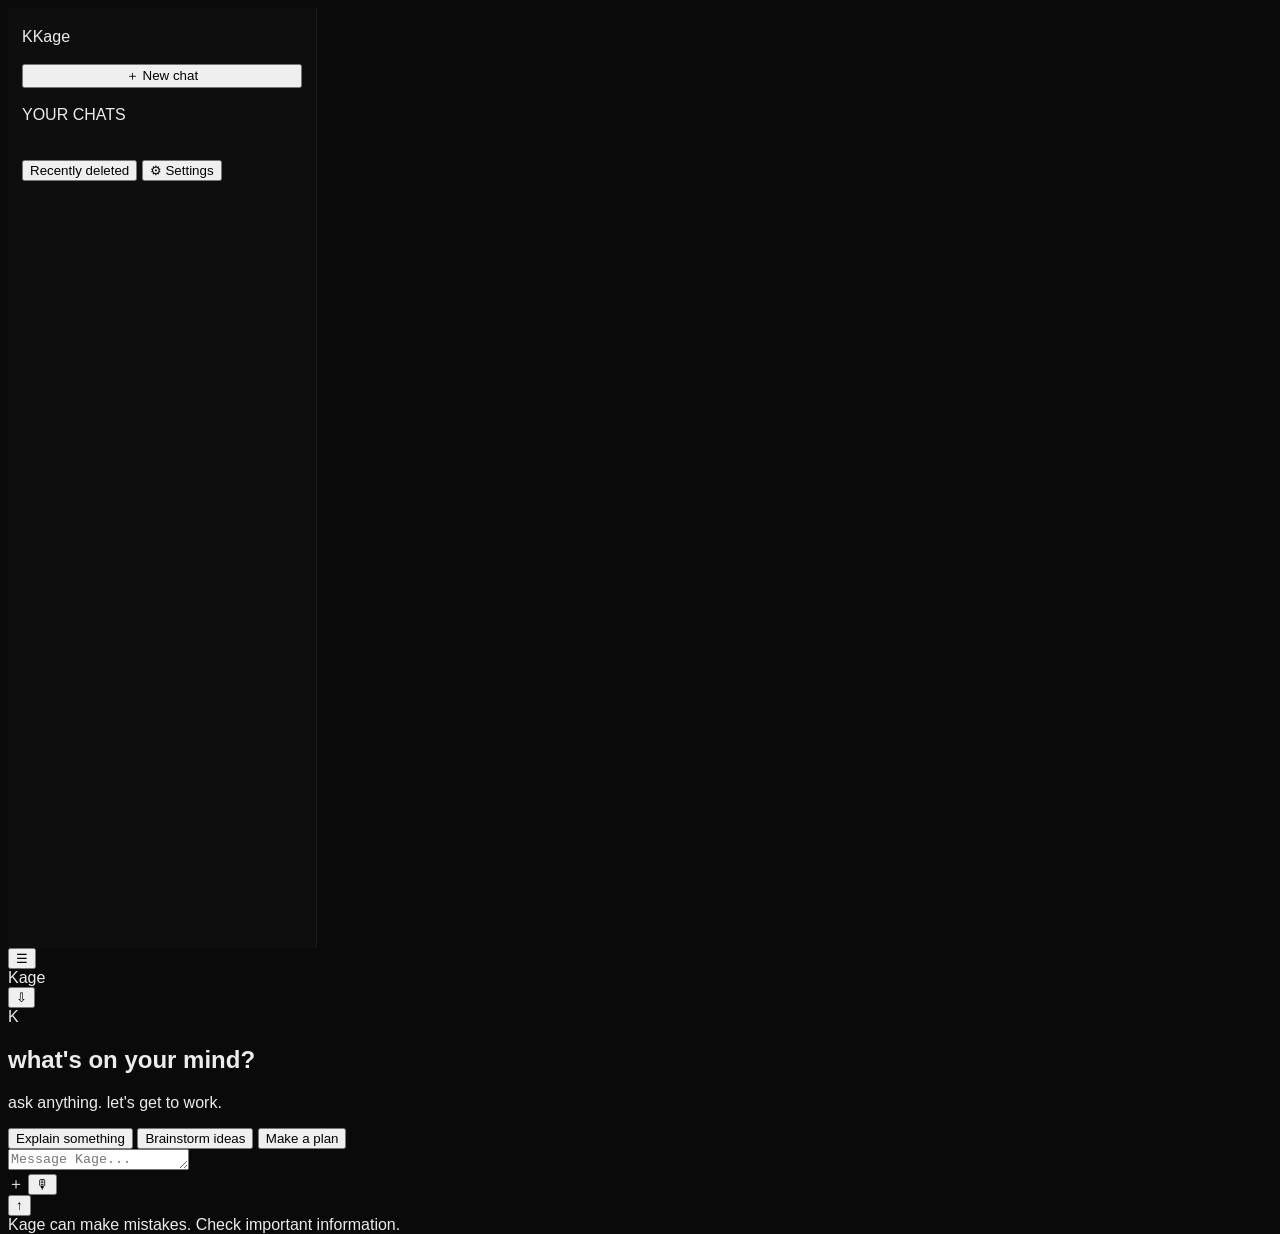
==== commit 4c320187: "Add initial HTML structure for Kage AI assistant" ====
--- a/index.html
+++ b/index.html
@@ -2,72 +2,79 @@
 <html lang="en">
 <head>
   <meta charset="UTF-8">
-  <meta
-    name="viewport"
-    content="width=device-width, initial-scale=1, viewport-fit=cover"
-  >
-  <meta
-    name="theme-color"
-    content="#050505"
-  >
-  <meta
-    name="color-scheme"
-    content="dark"
-  >
-  <meta
-    name="mobile-web-app-capable"
-    content="yes"
-  >
-  <meta
-    name="apple-mobile-web-app-capable"
-    content="yes"
-  >
-  <meta
-    name="apple-mobile-web-app-status-bar-style"
-    content="black-translucent"
-  >
-  <meta
-    name="apple-mobile-web-app-title"
-    content="KAGE"
-  >
-  <meta
-    name="application-name"
-    content="KAGE"
-  >
-  <meta
-    name="description"
-    content="KAGE — your personal AI system."
-  >
-  <title>KAGE</title>
-  <!-- PWA -->
-  <link
-    rel="manifest"
-    href="./manifest.json"
-  >
-  <!-- iOS -->
-  <link
-    rel="apple-touch-icon"
-    href="./icons/icon-192.png"
-  >
-  <!-- KAGE UI -->
-  <link
-    rel="stylesheet"
-    href="./style.css"
-  >
+  <meta name="viewport" content="width=device-width, initial-scale=1">
+  <meta name="theme-color" content="#101010">
+  <meta name="description" content="Kage AI assistant">
+  <title>Kage AI</title>
+  <link rel="manifest" href="manifest.json">
+  <link rel="stylesheet" href="style.css">
 </head>
 <body>
-  <!--
-    KAGE mounts its application UI here.
-    main.js remains the application entry point.
-  -->
-  <div id="app"></div>
-  <!--
-    Main KAGE application.
-    Keep this as a module so existing imports/exports work.
-  -->
-  <script
-    type="module"
-    src="./main.js"
-  ></script>
+  <div class="app">
+    <aside class="sidebar" id="sidebar">
+      <div class="brand"><span class="brand-icon">K</span><span>Kage</span></div>
+      <button id="newChat" class="new-chat">＋ New chat</button>
+      <div class="side-label">YOUR CHATS</div>
+      <div id="chatList" class="chat-list"></div>
+      <div class="sidebar-bottom">
+        <button id="deletedButton" class="side-button">Recently deleted</button>
+        <button id="settingsButton" class="side-button">⚙ Settings</button>
+      </div>
+    </aside>
+
+    <main class="main">
+      <header class="topbar">
+        <button id="menuButton" class="icon-button" aria-label="Toggle sidebar">☰</button>
+        <div class="top-title">Kage <span class="online-dot"></span></div>
+        <button id="exportButton" class="icon-button" title="Export chats">⇩</button>
+      </header>
+
+      <section id="messages" class="messages">
+        <div id="welcome" class="welcome">
+          <div class="welcome-mark">K</div>
+          <h1>what's on your mind?</h1>
+          <p>ask anything. let's get to work.</p>
+          <div class="suggestions">
+            <button data-prompt="Explain something difficult in simple words.">Explain something</button>
+            <button data-prompt="Help me brainstorm a creative project.">Brainstorm ideas</button>
+            <button data-prompt="Help me write a plan for my goals.">Make a plan</button>
+          </div>
+        </div>
+        <div id="messageList" class="message-list"></div>
+      </section>
+
+      <form id="composer" class="composer">
+        <textarea id="prompt" rows="1" placeholder="Message Kage..." aria-label="Message Kage"></textarea>
+        <div class="composer-bottom">
+          <div class="composer-tools">
+            <label class="tool-button" title="Attach a text file">＋
+              <input type="file" id="fileInput" accept=".txt,.md,.csv,.json,.js,.html,.css,.py" hidden>
+            </label>
+            <button type="button" id="voiceButton" class="tool-button" title="Voice input">🎙</button>
+            <span id="attachmentName" class="attachment-name"></span>
+          </div>
+          <button type="submit" id="sendButton" class="send-button" aria-label="Send message">↑</button>
+        </div>
+      </form>
+      <div class="disclaimer">Kage can make mistakes. Check important information.</div>
+    </main>
+  </div>
+
+  <dialog id="settingsDialog">
+    <form method="dialog" class="dialog-head">
+      <h2>Settings</h2>
+      <button class="icon-button" aria-label="Close settings">✕</button>
+    </form>
+    <div class="dialog-content">
+      <label for="apiUrl">Kage backend URL</label>
+      <input id="apiUrl" type="url" placeholder="https://your-worker.your-subdomain.workers.dev">
+      <p>Your Cloudflare Worker address goes here. It is saved in this browser.</p>
+      <button id="saveSettings" class="primary-button" type="button">Save settings</button>
+      <hr>
+      <p>Chats are stored in your configured Kage database. Export important chats regularly.</p>
+    </div>
+  </dialog>
+
+  <script src="app.js"></script>
 </body>
 </html>
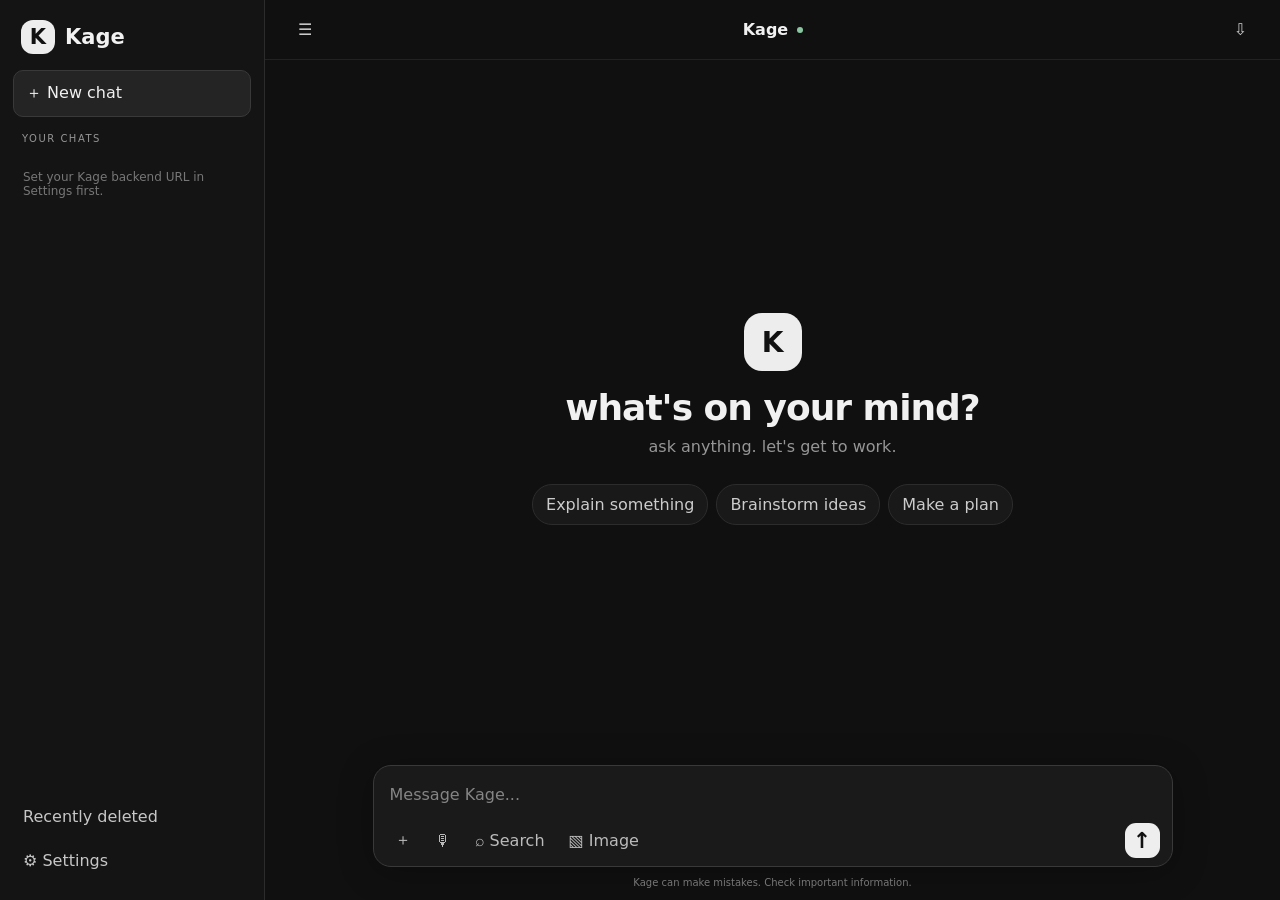
==== commit 9c2a6ede: "Refactor HTML structure and update elements" ====
--- a/index.html
+++ b/index.html
@@ -12,10 +12,16 @@
 <body>
   <div class="app">
     <aside class="sidebar" id="sidebar">
-      <div class="brand"><span class="brand-icon">K</span><span>Kage</span></div>
+      <div class="brand">
+        <span class="brand-icon">K</span>
+        <span>Kage</span>
+      </div>
+
       <button id="newChat" class="new-chat">＋ New chat</button>
+
       <div class="side-label">YOUR CHATS</div>
       <div id="chatList" class="chat-list"></div>
+
       <div class="sidebar-bottom">
         <button id="deletedButton" class="side-button">Recently deleted</button>
         <button id="settingsButton" class="side-button">⚙ Settings</button>
@@ -35,28 +41,39 @@
           <h1>what's on your mind?</h1>
           <p>ask anything. let's get to work.</p>
           <div class="suggestions">
-            <button data-prompt="Explain something difficult in simple words.">Explain something</button>
+            <button data-prompt="Explain a difficult topic in simple words.">Explain something</button>
             <button data-prompt="Help me brainstorm a creative project.">Brainstorm ideas</button>
-            <button data-prompt="Help me write a plan for my goals.">Make a plan</button>
+            <button data-prompt="Help me organize my goals into a practical plan.">Make a plan</button>
           </div>
         </div>
+
         <div id="messageList" class="message-list"></div>
       </section>
 
       <form id="composer" class="composer">
         <textarea id="prompt" rows="1" placeholder="Message Kage..." aria-label="Message Kage"></textarea>
+
         <div class="composer-bottom">
           <div class="composer-tools">
             <label class="tool-button" title="Attach a text file">＋
-              <input type="file" id="fileInput" accept=".txt,.md,.csv,.json,.js,.html,.css,.py" hidden>
+              <input type="file" id="fileInput"
+                accept=".txt,.md,.csv,.json,.js,.html,.css,.py,.xml,.yaml,.yml"
+                hidden>
             </label>
+
             <button type="button" id="voiceButton" class="tool-button" title="Voice input">🎙</button>
+            <button type="button" id="searchButton" class="tool-button" aria-pressed="false">⌕ Search</button>
+            <button type="button" id="imageButton" class="tool-button" aria-pressed="false">▧ Image</button>
             <span id="attachmentName" class="attachment-name"></span>
           </div>
+
           <button type="submit" id="sendButton" class="send-button" aria-label="Send message">↑</button>
         </div>
       </form>
-      <div class="disclaimer">Kage can make mistakes. Check important information.</div>
+
+      <div class="disclaimer">
+        Kage can make mistakes. Check important information.
+      </div>
     </main>
   </div>
 
@@ -65,13 +82,26 @@
       <h2>Settings</h2>
       <button class="icon-button" aria-label="Close settings">✕</button>
     </form>
+
     <div class="dialog-content">
-      <label for="apiUrl">Kage backend URL</label>
-      <input id="apiUrl" type="url" placeholder="https://your-worker.your-subdomain.workers.dev">
-      <p>Your Cloudflare Worker address goes here. It is saved in this browser.</p>
+      <label for="apiUrl">Backend URL</label>
+      <input id="apiUrl" type="url" placeholder="https://your-worker.workers.dev">
+
+      <label for="accessKey" class="settings-label">Private access key</label>
+      <input id="accessKey" type="password" autocomplete="off"
+        placeholder="Your Cloudflare Worker access key">
+
+      <p>The backend URL and access key are saved in this browser only. Never put your access key in GitHub code.</p>
+
       <button id="saveSettings" class="primary-button" type="button">Save settings</button>
+
       <hr>
-      <p>Chats are stored in your configured Kage database. Export important chats regularly.</p>
+
+      <button id="clearLocalCache" class="side-button" type="button">
+        Clear this browser's Kage cache
+      </button>
+
+      <p>Clearing the local cache does not delete the server database. Export important chats regularly.</p>
     </div>
   </dialog>
 
--- a/style.css
+++ b/style.css
@@ -1,260 +1,127 @@
-```css
-/* style.css – KAGE: Pitch-black glassmorphism UI, ChatGPT-inspired layout */
-
-/* ---------- RESET & BASE ---------- */
-*, *::before, *::after {
-  margin: 0;
-  padding: 0;
-  box-sizing: border-box;
+:root {
+  color-scheme: dark;
+  --bg: #101010;
+  --panel: #171717;
+  --panel2: #202020;
+  --border: #2c2c2c;
+  --text: #f1f1f1;
+  --muted: #969696;
+  --accent: #d8d8d8;
 }
-
-:root {
-  --bg-deep: #0a0a0a;
-  --glass-bg: rgba(18, 18, 18, 0.65);
-  --glass-border: rgba(255, 255, 255, 0.06);
-  --glass-shadow: 0 8px 32px rgba(0, 0, 0, 0.4);
-  --text-primary: #ececec;
-  --text-secondary: #9a9a9a;
-  --accent: #ffffff;
-  --blur-amount: 18px;
-  --radius-lg: 18px;
-  --radius-md: 14px;
-  --radius-sm: 10px;
-  --sidebar-width: 280px;
-  --header-height: 60px;
+* { box-sizing: border-box; }
+body {
+  margin: 0; background: var(--bg); color: var(--text);
+  font-family: Inter, ui-sans-serif, system-ui, -apple-system, sans-serif;
 }
-
-body {
-  font-family: 'Inter', -apple-system, BlinkMacSystemFont, 'Segoe UI', Roboto, sans-serif;
-  background: var(--bg-deep);
-  color: var(--text-primary);
-  height: 100vh;
-  display: flex;
-  overflow: hidden;
+button, input, textarea { font: inherit; }
+button { color: inherit; cursor: pointer; }
+.app { height: 100dvh; display: flex; overflow: hidden; }
+.sidebar {
+  width: 265px; flex-shrink: 0; background: #141414;
+  border-right: 1px solid var(--border); padding: 20px 13px;
+  display: flex; flex-direction: column; gap: 16px;
 }
-
-/* ---------- LAYOUT ---------- */
-.app-container {
-  display: flex;
-  width: 100%;
-  height: 100vh;
+.brand { display: flex; align-items: center; gap: 10px; font-size: 21px; font-weight: 750; padding: 0 8px; }
+.brand-icon, .welcome-mark {
+  display: grid; place-items: center; background: #ededed; color: #111;
+  font-weight: 900; border-radius: 12px;
 }
-
-/* ---------- LEFT SIDEBAR ---------- */
-.sidebar {
-  width: var(--sidebar-width);
-  height: 100vh;
-  background: var(--glass-bg);
-  backdrop-filter: blur(var(--blur-amount));
-  -webkit-backdrop-filter: blur(var(--blur-amount));
-  border-right: 1px solid var(--glass-border);
-  display: flex;
-  flex-direction: column;
-  padding: 20px 14px;
-  gap: 18px;
-  flex-shrink: 0;
-  z-index: 10;
+.brand-icon { width: 34px; height: 34px; }
+.new-chat, .primary-button {
+  border: 1px solid #393939; background: #242424; border-radius: 10px;
+  padding: 12px; text-align: left;
 }
-
-/* New Chat button – large glass */
-.new-chat-btn {
-  background: rgba(255, 255, 255, 0.07);
-  border: 1px solid var(--glass-border);
-  border-radius: var(--radius-md);
-  color: var(--text-primary);
-  font-size: 1rem;
-  font-weight: 500;
-  padding: 14px 16px;
-  cursor: pointer;
-  backdrop-filter: blur(10px);
-  -webkit-backdrop-filter: blur(10px);
-  transition: background 0.2s ease, border-color 0.2s ease;
-  text-align: left;
-  width: 100%;
+.new-chat:hover, .side-button:hover, .icon-button:hover, .tool-button:hover { background: #292929; }
+.side-label { font-size: 10px; letter-spacing: 1.5px; color: var(--muted); padding: 0 9px; }
+.chat-list { flex: 1; overflow-y: auto; display: flex; flex-direction: column; gap: 4px; }
+.chat-item {
+  display: flex; align-items: center; gap: 5px; border-radius: 9px;
+  padding: 3px 5px; min-width: 0;
 }
-
-.new-chat-btn:hover {
-  background: rgba(255, 255, 255, 0.12);
-  border-color: rgba(255, 255, 255, 0.15);
+.chat-item.active, .chat-item:hover { background: #252525; }
+.chat-select {
+  background: transparent; border: 0; text-align: left; padding: 9px 5px;
+  flex: 1; overflow: hidden; white-space: nowrap; text-overflow: ellipsis; min-width: 0;
 }
-
-/* Chat history list */
-.chat-history {
-  flex: 1;
-  overflow-y: auto;
-  display: flex;
-  flex-direction: column;
-  gap: 6px;
+.chat-action { background: transparent; border: 0; color: #aaa; padding: 7px; border-radius: 6px; }
+.sidebar-bottom { display: grid; gap: 5px; }
+.side-button { border: 0; border-radius: 8px; background: transparent; text-align: left; padding: 10px; color: #c7c7c7; }
+.main { flex: 1; min-width: 0; display: flex; flex-direction: column; }
+.topbar {
+  height: 60px; flex-shrink: 0; display: flex; align-items: center;
+  justify-content: space-between; padding: 0 22px; border-bottom: 1px solid #222;
 }
-
-/* Rectangular glass chat-history cards */
-.chat-history-item {
-  background: rgba(255, 255, 255, 0.04);
-  border: 1px solid rgba(255, 255, 255, 0.05);
-  border-radius: var(--radius-sm);
-  padding: 12px 14px;
-  color: var(--text-secondary);
-  font-size: 0.9rem;
-  cursor: pointer;
-  backdrop-filter: blur(8px);
-  -webkit-backdrop-filter: blur(8px);
-  transition: background 0.2s ease, color 0.2s ease;
-  white-space: nowrap;
-  overflow: hidden;
-  text-overflow: ellipsis;
+.top-title { font-weight: 650; display: flex; gap: 9px; align-items: center; }
+.online-dot { width: 6px; height: 6px; background: #8ac6a1; border-radius: 50%; }
+.icon-button { border: 0; background: transparent; border-radius: 8px; padding: 9px 11px; color: #ccc; }
+.messages { flex: 1; overflow-y: auto; padding: 25px 18px 12px; }
+.welcome { min-height: 100%; display: flex; flex-direction: column; align-items: center; justify-content: center; text-align: center; }
+.welcome-mark { width: 58px; height: 58px; font-size: 28px; border-radius: 18px; margin-bottom: 16px; }
+.welcome h1 { font-size: clamp(24px, 4vw, 36px); margin: 0 0 9px; letter-spacing: -1px; }
+.welcome p { color: var(--muted); margin: 0; }
+.suggestions { display: flex; gap: 8px; justify-content: center; flex-wrap: wrap; margin-top: 28px; }
+.suggestions button {
+  background: #191919; border: 1px solid var(--border); border-radius: 20px;
+  padding: 10px 13px; color: #ccc;
 }
-
-.chat-history-item:hover {
-  background: rgba(255, 255, 255, 0.09);
-  color: var(--text-primary);
+.suggestions button:hover { background: #292929; }
+.message-list { max-width: 800px; width: 100%; margin: auto; }
+.message { margin: 0 auto 25px; max-width: 100%; }
+.message.user { display: flex; flex-direction: column; align-items: flex-end; }
+.message-content { white-space: pre-wrap; overflow-wrap: anywhere; line-height: 1.7; }
+.user .message-content {
+  background: #252525; border: 1px solid #303030; border-radius: 18px;
+  padding: 11px 15px; max-width: 85%;
 }
-
-/* ---------- MAIN CHAT AREA ---------- */
-.main-area {
-  flex: 1;
-  display: flex;
-  flex-direction: column;
-  height: 100vh;
-  background: transparent;
-  position: relative;
+.assistant .message-content { padding: 3px 0; }
+.message-role { font-size: 11px; text-transform: uppercase; letter-spacing: 1px; color: #929292; margin-bottom: 7px; }
+.message-actions { display: flex; gap: 5px; margin-top: 7px; }
+.message-actions button { background: transparent; border: 0; color: #999; font-size: 12px; padding: 5px 7px; border-radius: 5px; }
+.message-actions button:hover { background: #252525; color: white; }
+.composer {
+  width: min(800px, calc(100% - 32px)); margin: 0 auto;
+  border: 1px solid #393939; border-radius: 18px; background: #1a1a1a;
+  padding: 12px 12px 8px; box-shadow: 0 5px 35px #0004;
 }
-
-/* Top-right header: Profile + Download icon */
-.top-header {
-  height: var(--header-height);
-  display: flex;
-  justify-content: flex-end;
-  align-items: center;
-  padding: 0 24px;
-  gap: 16px;
-  flex-shrink: 0;
+.composer textarea {
+  width: 100%; resize: none; max-height: 180px; outline: none; border: 0;
+  background: transparent; color: var(--text); padding: 5px 4px 12px; line-height: 1.5;
 }
-
-.profile-btn,
-.download-btn {
-  background: rgba(255, 255, 255, 0.06);
-  border: 1px solid var(--glass-border);
-  border-radius: 50%;
-  width: 40px;
-  height: 40px;
-  display: flex;
-  align-items: center;
-  justify-content: center;
-  cursor: pointer;
-  backdrop-filter: blur(10px);
-  -webkit-backdrop-filter: blur(10px);
-  transition: background 0.2s ease;
-  color: var(--text-primary);
-  font-size: 1.2rem;
+.composer textarea::placeholder { color: #858585; }
+.composer-bottom { display: flex; align-items: center; justify-content: space-between; }
+.composer-tools { display: flex; align-items: center; gap: 6px; min-width: 0; }
+.tool-button {
+  display: inline-flex; align-items: center; justify-content: center;
+  border: 0; background: transparent; border-radius: 9px; color: #bbb;
+  min-width: 32px; min-height: 32px; padding: 5px 9px;
 }
-
-.profile-btn:hover,
-.download-btn:hover {
-  background: rgba(255, 255, 255, 0.14);
+.attachment-name { color: #aaa; font-size: 12px; overflow: hidden; text-overflow: ellipsis; }
+.send-button {
+  border: 0; background: #eee; color: #111; width: 35px; height: 35px;
+  border-radius: 11px; font-size: 22px; font-weight: 700;
 }
-
-/* Messages container – centered and scrollable */
-.messages-container {
-  flex: 1;
-  overflow-y: auto;
-  padding: 20px 0;
-  display: flex;
-  flex-direction: column;
-  align-items: center;
+.send-button:disabled { opacity: .45; cursor: wait; }
+.disclaimer { text-align: center; color: #777; font-size: 10px; padding: 10px 8px 12px; }
+dialog {
+  width: min(440px, calc(100% - 28px)); border: 1px solid #383838;
+  background: #171717; color: white; border-radius: 16px; padding: 0;
 }
-
-.messages-wrapper {
-  width: 100%;
-  max-width: 768px;
-  padding: 0 24px;
-  display: flex;
-  flex-direction: column;
-  gap: 28px;
+dialog::backdrop { background: #000a; backdrop-filter: blur(4px); }
+.dialog-head { display: flex; align-items: center; justify-content: space-between; padding: 15px 20px; border-bottom: 1px solid #333; }
+.dialog-head h2 { font-size: 18px; margin: 0; }
+.dialog-content { padding: 20px; }
+.dialog-content label { display: block; margin-bottom: 8px; font-size: 13px; }
+.dialog-content input { width: 100%; background: #101010; border: 1px solid #393939; color: white; border-radius: 8px; padding: 11px; }
+.dialog-content p { color: #aaa; font-size: 12px; line-height: 1.6; }
+.dialog-content .primary-button { width: 100%; text-align: center; margin-top: 8px; }
+.dialog-content hr { border: 0; border-top: 1px solid #333; margin: 20px 0; }
+.empty-note { color: #777; font-size: 12px; padding: 10px; }
+@media (max-width: 650px) {
+  .sidebar { position: fixed; z-index: 5; inset: 0 auto 0 0; transform: translateX(-105%); transition: transform .2s; box-shadow: 15px 0 45px #0007; }
+  .sidebar.open { transform: translateX(0); }
+  .topbar { padding: 0 12px; }
+  .messages { padding: 20px 14px 10px; }
+  .suggestions { flex-direction: column; width: min(300px, 100%); }
+  .suggestions button { width: 100%; }
+  .composer { width: calc(100% - 20px); }
 }
-
-/* Individual message bubbles – large, readable */
-.message {
-  display: flex;
-  gap: 16px;
-  font-size: 1.05rem;
-  line-height: 1.6;
-  color: var(--text-primary);
-}
-
-.message.user {
-  justify-content: flex-end;
-}
-
-.message.assistant {
-  justify-content: flex-start;
-}
-
-.message-content {
-  max-width: 85%;
-  padding: 14px 20px;
-  border-radius: var(--radius-lg);
-  background: rgba(255, 255, 255, 0.05);
-  border: 1px solid var(--glass-border);
-  backdrop-filter: blur(8px);
-  -webkit-backdrop-filter: blur(8px);
-  word-wrap: break-word;
-}
-
-.message.user .message-content {
-  background: rgba(255, 255, 255, 0.1);
-}
-
-/* ---------- BOTTOM INPUT BAR (glass) ---------- */
-.input-bar-container {
-  padding: 0 24px 24px 24px;
-  display: flex;
-  justify-content: center;
-  flex-shrink: 0;
-}
-
-.input-bar {
-  width: 100%;
-  max-width: 768px;
-  background: var(--glass-bg);
-  backdrop-filter: blur(var(--blur-amount));
-  -webkit-backdrop-filter: blur(var(--blur-amount));
-  border: 1px solid var(--glass-border);
-  border-radius: var(--radius-lg);
-  display: flex;
-  align-items: center;
-  padding: 8px 12px;
-  gap: 10px;
-  box-shadow: var(--glass-shadow);
-}
-
-.input-bar textarea {
-  flex: 1;
-  background: transparent;
-  border: none;
-  outline: none;
-  resize: none;
-  color: var(--text-primary);
-  font-size: 1rem;
-  font-family: inherit;
-  padding: 8px 4px;
-  max-height: 120px;
-}
-
-.input-bar textarea::placeholder {
-  color: var(--text-secondary);
-}
-
-/* Glass action buttons: +, mic, send */
-.action-btn {
-  background: rgba(255, 255, 255, 0.06);
-  border: 1px solid var(--glass-border);
-  border-radius: 50%;
-  width: 38px;
-  height: 38px;
-  display: flex;
-  align-items: center;
-  justify-content: center;
-  cursor: pointer;
-  backdrop-filter: blur(8px);
-  -webkit-backdrop-filter: blur(8px);
-  transition: background
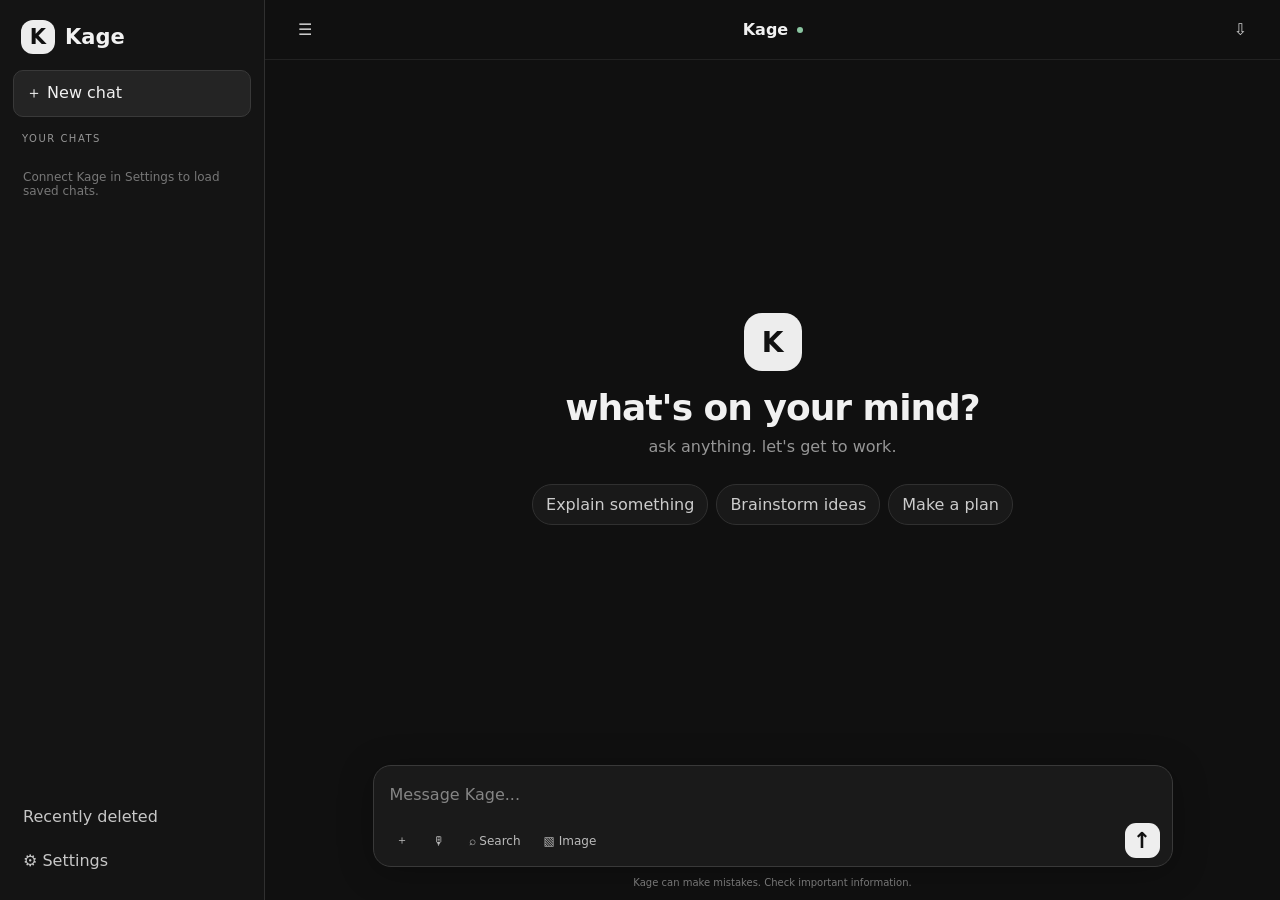
==== commit bb623e26: "Update meta description and improve formatting" ====
--- a/index.html
+++ b/index.html
@@ -4,7 +4,7 @@
   <meta charset="UTF-8">
   <meta name="viewport" content="width=device-width, initial-scale=1">
   <meta name="theme-color" content="#101010">
-  <meta name="description" content="Kage AI assistant">
+  <meta name="description" content="Kage AI assistant with local and online AI modes">
   <title>Kage AI</title>
   <link rel="manifest" href="manifest.json">
   <link rel="stylesheet" href="style.css">
@@ -30,9 +30,15 @@
 
     <main class="main">
       <header class="topbar">
-        <button id="menuButton" class="icon-button" aria-label="Toggle sidebar">☰</button>
-        <div class="top-title">Kage <span class="online-dot"></span></div>
-        <button id="exportButton" class="icon-button" title="Export chats">⇩</button>
+        <button id="menuButton" class="icon-button"
+          aria-label="Toggle sidebar">☰</button>
+
+        <div class="top-title">
+          Kage <span class="online-dot"></span>
+        </div>
+
+        <button id="exportButton" class="icon-button"
+          title="Export chats">⇩</button>
       </header>
 
       <section id="messages" class="messages">
@@ -40,10 +46,19 @@
           <div class="welcome-mark">K</div>
           <h1>what's on your mind?</h1>
           <p>ask anything. let's get to work.</p>
+
           <div class="suggestions">
-            <button data-prompt="Explain a difficult topic in simple words.">Explain something</button>
-            <button data-prompt="Help me brainstorm a creative project.">Brainstorm ideas</button>
-            <button data-prompt="Help me organize my goals into a practical plan.">Make a plan</button>
+            <button data-prompt="Explain a difficult topic in simple words.">
+              Explain something
+            </button>
+
+            <button data-prompt="Help me brainstorm a creative project.">
+              Brainstorm ideas
+            </button>
+
+            <button data-prompt="Help me organize my goals into a practical plan.">
+              Make a plan
+            </button>
           </div>
         </div>
 
@@ -51,23 +66,35 @@
       </section>
 
       <form id="composer" class="composer">
-        <textarea id="prompt" rows="1" placeholder="Message Kage..." aria-label="Message Kage"></textarea>
+        <textarea id="prompt" rows="1"
+          placeholder="Message Kage..."
+          aria-label="Message Kage"></textarea>
 
         <div class="composer-bottom">
           <div class="composer-tools">
-            <label class="tool-button" title="Attach a text file">＋
-              <input type="file" id="fileInput"
+            <label class="tool-button" title="Attach a text file">
+              ＋
+              <input
+                type="file"
+                id="fileInput"
                 accept=".txt,.md,.csv,.json,.js,.html,.css,.py,.xml,.yaml,.yml"
                 hidden>
             </label>
 
-            <button type="button" id="voiceButton" class="tool-button" title="Voice input">🎙</button>
-            <button type="button" id="searchButton" class="tool-button" aria-pressed="false">⌕ Search</button>
-            <button type="button" id="imageButton" class="tool-button" aria-pressed="false">▧ Image</button>
+            <button type="button" id="voiceButton"
+              class="tool-button" title="Voice input">🎙</button>
+
+            <button type="button" id="searchButton"
+              class="tool-button" aria-pressed="false">⌕ Search</button>
+
+            <button type="button" id="imageButton"
+              class="tool-button" aria-pressed="false">▧ Image</button>
+
             <span id="attachmentName" class="attachment-name"></span>
           </div>
 
-          <button type="submit" id="sendButton" class="send-button" aria-label="Send message">↑</button>
+          <button type="submit" id="sendButton"
+            class="send-button" aria-label="Send message">↑</button>
         </div>
       </form>
 
@@ -85,15 +112,21 @@
 
     <div class="dialog-content">
       <label for="apiUrl">Backend URL</label>
-      <input id="apiUrl" type="url" placeholder="https://your-worker.workers.dev">
+      <input id="apiUrl" type="url"
+        placeholder="https://your-worker.workers.dev">
 
       <label for="accessKey" class="settings-label">Private access key</label>
       <input id="accessKey" type="password" autocomplete="off"
         placeholder="Your Cloudflare Worker access key">
 
-      <p>The backend URL and access key are saved in this browser only. Never put your access key in GitHub code.</p>
+      <p>
+        The backend URL and access key are saved in this browser only.
+        Never put your access key in GitHub code.
+      </p>
 
-      <button id="saveSettings" class="primary-button" type="button">Save settings</button>
+      <button id="saveSettings" class="primary-button" type="button">
+        Save settings
+      </button>
 
       <hr>
 
@@ -101,10 +134,14 @@
         Clear this browser's Kage cache
       </button>
 
-      <p>Clearing the local cache does not delete the server database. Export important chats regularly.</p>
+      <p>
+        Clearing the local cache does not delete the server database.
+        Export important chats regularly.
+      </p>
     </div>
   </dialog>
 
   <script src="app.js"></script>
+  <script src="local-ai.js"></script>
 </body>
 </html>
--- a/style.css
+++ b/style.css
@@ -2,126 +2,459 @@
   color-scheme: dark;
   --bg: #101010;
   --panel: #171717;
-  --panel2: #202020;
-  --border: #2c2c2c;
+  --panel2: #222;
+  --border: #303030;
   --text: #f1f1f1;
   --muted: #969696;
-  --accent: #d8d8d8;
-}
+  --accent: #e6e6e6;
+}
+
 * { box-sizing: border-box; }
+
 body {
-  margin: 0; background: var(--bg); color: var(--text);
+  margin: 0;
+  background: var(--bg);
+  color: var(--text);
   font-family: Inter, ui-sans-serif, system-ui, -apple-system, sans-serif;
 }
+
 button, input, textarea { font: inherit; }
 button { color: inherit; cursor: pointer; }
-.app { height: 100dvh; display: flex; overflow: hidden; }
+button:focus-visible, input:focus-visible, textarea:focus-visible {
+  outline: 2px solid #aaa;
+  outline-offset: 2px;
+}
+
+.app {
+  height: 100dvh;
+  display: flex;
+  overflow: hidden;
+}
+
 .sidebar {
-  width: 265px; flex-shrink: 0; background: #141414;
-  border-right: 1px solid var(--border); padding: 20px 13px;
-  display: flex; flex-direction: column; gap: 16px;
-}
-.brand { display: flex; align-items: center; gap: 10px; font-size: 21px; font-weight: 750; padding: 0 8px; }
+  width: 265px;
+  flex-shrink: 0;
+  background: #141414;
+  border-right: 1px solid var(--border);
+  padding: 20px 13px;
+  display: flex;
+  flex-direction: column;
+  gap: 16px;
+}
+
+.brand {
+  display: flex;
+  align-items: center;
+  gap: 10px;
+  font-size: 21px;
+  font-weight: 750;
+  padding: 0 8px;
+}
+
 .brand-icon, .welcome-mark {
-  display: grid; place-items: center; background: #ededed; color: #111;
-  font-weight: 900; border-radius: 12px;
-}
+  display: grid;
+  place-items: center;
+  background: #ededed;
+  color: #111;
+  font-weight: 900;
+  border-radius: 12px;
+}
+
 .brand-icon { width: 34px; height: 34px; }
+
 .new-chat, .primary-button {
-  border: 1px solid #393939; background: #242424; border-radius: 10px;
-  padding: 12px; text-align: left;
-}
-.new-chat:hover, .side-button:hover, .icon-button:hover, .tool-button:hover { background: #292929; }
-.side-label { font-size: 10px; letter-spacing: 1.5px; color: var(--muted); padding: 0 9px; }
-.chat-list { flex: 1; overflow-y: auto; display: flex; flex-direction: column; gap: 4px; }
+  border: 1px solid #393939;
+  background: #242424;
+  border-radius: 10px;
+  padding: 12px;
+  text-align: left;
+}
+
+.new-chat:hover, .side-button:hover, .icon-button:hover,
+.tool-button:hover, .chat-action:hover {
+  background: #292929;
+}
+
+.side-label {
+  font-size: 10px;
+  letter-spacing: 1.5px;
+  color: var(--muted);
+  padding: 0 9px;
+}
+
+.chat-list {
+  flex: 1;
+  overflow-y: auto;
+  display: flex;
+  flex-direction: column;
+  gap: 4px;
+}
+
 .chat-item {
-  display: flex; align-items: center; gap: 5px; border-radius: 9px;
-  padding: 3px 5px; min-width: 0;
-}
+  display: flex;
+  align-items: center;
+  gap: 3px;
+  border-radius: 9px;
+  padding: 3px 5px;
+  min-width: 0;
+}
+
 .chat-item.active, .chat-item:hover { background: #252525; }
+
 .chat-select {
-  background: transparent; border: 0; text-align: left; padding: 9px 5px;
-  flex: 1; overflow: hidden; white-space: nowrap; text-overflow: ellipsis; min-width: 0;
-}
-.chat-action { background: transparent; border: 0; color: #aaa; padding: 7px; border-radius: 6px; }
+  background: transparent;
+  border: 0;
+  text-align: left;
+  padding: 9px 5px;
+  flex: 1;
+  overflow: hidden;
+  white-space: nowrap;
+  text-overflow: ellipsis;
+  min-width: 0;
+}
+
+.chat-action {
+  background: transparent;
+  border: 0;
+  color: #aaa;
+  padding: 7px;
+  border-radius: 6px;
+  flex-shrink: 0;
+}
+
 .sidebar-bottom { display: grid; gap: 5px; }
-.side-button { border: 0; border-radius: 8px; background: transparent; text-align: left; padding: 10px; color: #c7c7c7; }
-.main { flex: 1; min-width: 0; display: flex; flex-direction: column; }
+
+.side-button {
+  border: 0;
+  border-radius: 8px;
+  background: transparent;
+  text-align: left;
+  padding: 10px;
+  color: #c7c7c7;
+}
+
+.main {
+  flex: 1;
+  min-width: 0;
+  display: flex;
+  flex-direction: column;
+}
+
 .topbar {
-  height: 60px; flex-shrink: 0; display: flex; align-items: center;
-  justify-content: space-between; padding: 0 22px; border-bottom: 1px solid #222;
-}
-.top-title { font-weight: 650; display: flex; gap: 9px; align-items: center; }
-.online-dot { width: 6px; height: 6px; background: #8ac6a1; border-radius: 50%; }
-.icon-button { border: 0; background: transparent; border-radius: 8px; padding: 9px 11px; color: #ccc; }
-.messages { flex: 1; overflow-y: auto; padding: 25px 18px 12px; }
-.welcome { min-height: 100%; display: flex; flex-direction: column; align-items: center; justify-content: center; text-align: center; }
-.welcome-mark { width: 58px; height: 58px; font-size: 28px; border-radius: 18px; margin-bottom: 16px; }
-.welcome h1 { font-size: clamp(24px, 4vw, 36px); margin: 0 0 9px; letter-spacing: -1px; }
+  height: 60px;
+  flex-shrink: 0;
+  display: flex;
+  align-items: center;
+  justify-content: space-between;
+  padding: 0 22px;
+  border-bottom: 1px solid #222;
+}
+
+.top-title {
+  font-weight: 650;
+  display: flex;
+  gap: 9px;
+  align-items: center;
+}
+
+.online-dot {
+  width: 6px;
+  height: 6px;
+  background: #8ac6a1;
+  border-radius: 50%;
+}
+
+.icon-button {
+  border: 0;
+  background: transparent;
+  border-radius: 8px;
+  padding: 9px 11px;
+  color: #ccc;
+}
+
+.messages {
+  flex: 1;
+  overflow-y: auto;
+  padding: 25px 18px 12px;
+  scroll-behavior: smooth;
+}
+
+.welcome {
+  min-height: 100%;
+  display: flex;
+  flex-direction: column;
+  align-items: center;
+  justify-content: center;
+  text-align: center;
+}
+
+.welcome-mark {
+  width: 58px;
+  height: 58px;
+  font-size: 28px;
+  border-radius: 18px;
+  margin-bottom: 16px;
+}
+
+.welcome h1 {
+  font-size: clamp(24px, 4vw, 36px);
+  margin: 0 0 9px;
+  letter-spacing: -1px;
+}
+
 .welcome p { color: var(--muted); margin: 0; }
-.suggestions { display: flex; gap: 8px; justify-content: center; flex-wrap: wrap; margin-top: 28px; }
+
+.suggestions {
+  display: flex;
+  gap: 8px;
+  justify-content: center;
+  flex-wrap: wrap;
+  margin-top: 28px;
+}
+
 .suggestions button {
-  background: #191919; border: 1px solid var(--border); border-radius: 20px;
-  padding: 10px 13px; color: #ccc;
-}
+  background: #191919;
+  border: 1px solid var(--border);
+  border-radius: 20px;
+  padding: 10px 13px;
+  color: #ccc;
+}
+
 .suggestions button:hover { background: #292929; }
-.message-list { max-width: 800px; width: 100%; margin: auto; }
-.message { margin: 0 auto 25px; max-width: 100%; }
-.message.user { display: flex; flex-direction: column; align-items: flex-end; }
-.message-content { white-space: pre-wrap; overflow-wrap: anywhere; line-height: 1.7; }
+
+.message-list {
+  max-width: 800px;
+  width: 100%;
+  margin: auto;
+}
+
+.message {
+  margin: 0 auto 25px;
+  max-width: 100%;
+}
+
+.message.user {
+  display: flex;
+  flex-direction: column;
+  align-items: flex-end;
+}
+
+.message-content {
+  white-space: pre-wrap;
+  overflow-wrap: anywhere;
+  line-height: 1.7;
+}
+
 .user .message-content {
-  background: #252525; border: 1px solid #303030; border-radius: 18px;
-  padding: 11px 15px; max-width: 85%;
-}
+  background: #252525;
+  border: 1px solid #303030;
+  border-radius: 18px;
+  padding: 11px 15px;
+  max-width: 85%;
+}
+
 .assistant .message-content { padding: 3px 0; }
-.message-role { font-size: 11px; text-transform: uppercase; letter-spacing: 1px; color: #929292; margin-bottom: 7px; }
-.message-actions { display: flex; gap: 5px; margin-top: 7px; }
-.message-actions button { background: transparent; border: 0; color: #999; font-size: 12px; padding: 5px 7px; border-radius: 5px; }
-.message-actions button:hover { background: #252525; color: white; }
+
+.message-role {
+  font-size: 11px;
+  text-transform: uppercase;
+  letter-spacing: 1px;
+  color: #929292;
+  margin-bottom: 7px;
+}
+
+.message-actions {
+  display: flex;
+  gap: 5px;
+  margin-top: 7px;
+  flex-wrap: wrap;
+}
+
+.message-actions button {
+  background: transparent;
+  border: 0;
+  color: #999;
+  font-size: 12px;
+  padding: 5px 7px;
+  border-radius: 5px;
+}
+
+.message-actions button:hover {
+  background: #252525;
+  color: white;
+}
+
 .composer {
-  width: min(800px, calc(100% - 32px)); margin: 0 auto;
-  border: 1px solid #393939; border-radius: 18px; background: #1a1a1a;
-  padding: 12px 12px 8px; box-shadow: 0 5px 35px #0004;
-}
+  width: min(800px, calc(100% - 32px));
+  margin: 0 auto;
+  border: 1px solid #393939;
+  border-radius: 18px;
+  background: #1a1a1a;
+  padding: 12px 12px 8px;
+  box-shadow: 0 5px 35px #0004;
+}
+
 .composer textarea {
-  width: 100%; resize: none; max-height: 180px; outline: none; border: 0;
-  background: transparent; color: var(--text); padding: 5px 4px 12px; line-height: 1.5;
-}
+  width: 100%;
+  resize: none;
+  max-height: 180px;
+  outline: none;
+  border: 0;
+  background: transparent;
+  color: var(--text);
+  padding: 5px 4px 12px;
+  line-height: 1.5;
+}
+
 .composer textarea::placeholder { color: #858585; }
-.composer-bottom { display: flex; align-items: center; justify-content: space-between; }
-.composer-tools { display: flex; align-items: center; gap: 6px; min-width: 0; }
+
+.composer-bottom {
+  display: flex;
+  align-items: center;
+  justify-content: space-between;
+  gap: 8px;
+}
+
+.composer-tools {
+  display: flex;
+  align-items: center;
+  gap: 5px;
+  min-width: 0;
+  flex-wrap: wrap;
+}
+
 .tool-button {
-  display: inline-flex; align-items: center; justify-content: center;
-  border: 0; background: transparent; border-radius: 9px; color: #bbb;
-  min-width: 32px; min-height: 32px; padding: 5px 9px;
-}
-.attachment-name { color: #aaa; font-size: 12px; overflow: hidden; text-overflow: ellipsis; }
+  display: inline-flex;
+  align-items: center;
+  justify-content: center;
+  border: 0;
+  background: transparent;
+  border-radius: 9px;
+  color: #bbb;
+  min-width: 32px;
+  min-height: 32px;
+  padding: 5px 9px;
+  font-size: 12px;
+}
+
+.tool-button.mode-active {
+  background: #ededed;
+  color: #111;
+}
+
+.attachment-name {
+  color: #aaa;
+  font-size: 12px;
+  overflow: hidden;
+  text-overflow: ellipsis;
+  max-width: 140px;
+}
+
 .send-button {
-  border: 0; background: #eee; color: #111; width: 35px; height: 35px;
-  border-radius: 11px; font-size: 22px; font-weight: 700;
-}
+  border: 0;
+  background: #eee;
+  color: #111;
+  width: 35px;
+  height: 35px;
+  border-radius: 11px;
+  font-size: 22px;
+  font-weight: 700;
+  flex-shrink: 0;
+}
+
 .send-button:disabled { opacity: .45; cursor: wait; }
-.disclaimer { text-align: center; color: #777; font-size: 10px; padding: 10px 8px 12px; }
+
+.disclaimer {
+  text-align: center;
+  color: #777;
+  font-size: 10px;
+  padding: 10px 8px 12px;
+}
+
 dialog {
-  width: min(440px, calc(100% - 28px)); border: 1px solid #383838;
-  background: #171717; color: white; border-radius: 16px; padding: 0;
-}
+  width: min(440px, calc(100% - 28px));
+  border: 1px solid #383838;
+  background: #171717;
+  color: white;
+  border-radius: 16px;
+  padding: 0;
+}
+
 dialog::backdrop { background: #000a; backdrop-filter: blur(4px); }
-.dialog-head { display: flex; align-items: center; justify-content: space-between; padding: 15px 20px; border-bottom: 1px solid #333; }
+
+.dialog-head {
+  display: flex;
+  align-items: center;
+  justify-content: space-between;
+  padding: 15px 20px;
+  border-bottom: 1px solid #333;
+}
+
 .dialog-head h2 { font-size: 18px; margin: 0; }
+
 .dialog-content { padding: 20px; }
-.dialog-content label { display: block; margin-bottom: 8px; font-size: 13px; }
-.dialog-content input { width: 100%; background: #101010; border: 1px solid #393939; color: white; border-radius: 8px; padding: 11px; }
-.dialog-content p { color: #aaa; font-size: 12px; line-height: 1.6; }
-.dialog-content .primary-button { width: 100%; text-align: center; margin-top: 8px; }
-.dialog-content hr { border: 0; border-top: 1px solid #333; margin: 20px 0; }
-.empty-note { color: #777; font-size: 12px; padding: 10px; }
+
+.dialog-content label {
+  display: block;
+  margin-bottom: 8px;
+  font-size: 13px;
+}
+
+.dialog-content .settings-label { margin-top: 17px; }
+
+.dialog-content input {
+  width: 100%;
+  background: #101010;
+  border: 1px solid #393939;
+  color: white;
+  border-radius: 8px;
+  padding: 11px;
+}
+
+.dialog-content p {
+  color: #aaa;
+  font-size: 12px;
+  line-height: 1.6;
+}
+
+.dialog-content .primary-button {
+  width: 100%;
+  text-align: center;
+  margin-top: 12px;
+}
+
+.dialog-content hr {
+  border: 0;
+  border-top: 1px solid #333;
+  margin: 20px 0;
+}
+
+.empty-note {
+  color: #777;
+  font-size: 12px;
+  padding: 10px;
+}
+
 @media (max-width: 650px) {
-  .sidebar { position: fixed; z-index: 5; inset: 0 auto 0 0; transform: translateX(-105%); transition: transform .2s; box-shadow: 15px 0 45px #0007; }
+  .sidebar {
+    position: fixed;
+    z-index: 5;
+    inset: 0 auto 0 0;
+    transform: translateX(-105%);
+    transition: transform .2s;
+    box-shadow: 15px 0 45px #0007;
+  }
+
   .sidebar.open { transform: translateX(0); }
   .topbar { padding: 0 12px; }
   .messages { padding: 20px 14px 10px; }
-  .suggestions { flex-direction: column; width: min(300px, 100%); }
+
+  .suggestions {
+    flex-direction: column;
+    width: min(300px, 100%);
+  }
+
   .suggestions button { width: 100%; }
   .composer { width: calc(100% - 20px); }
-}
+  .tool-button { padding: 5px 7px; }
+}
